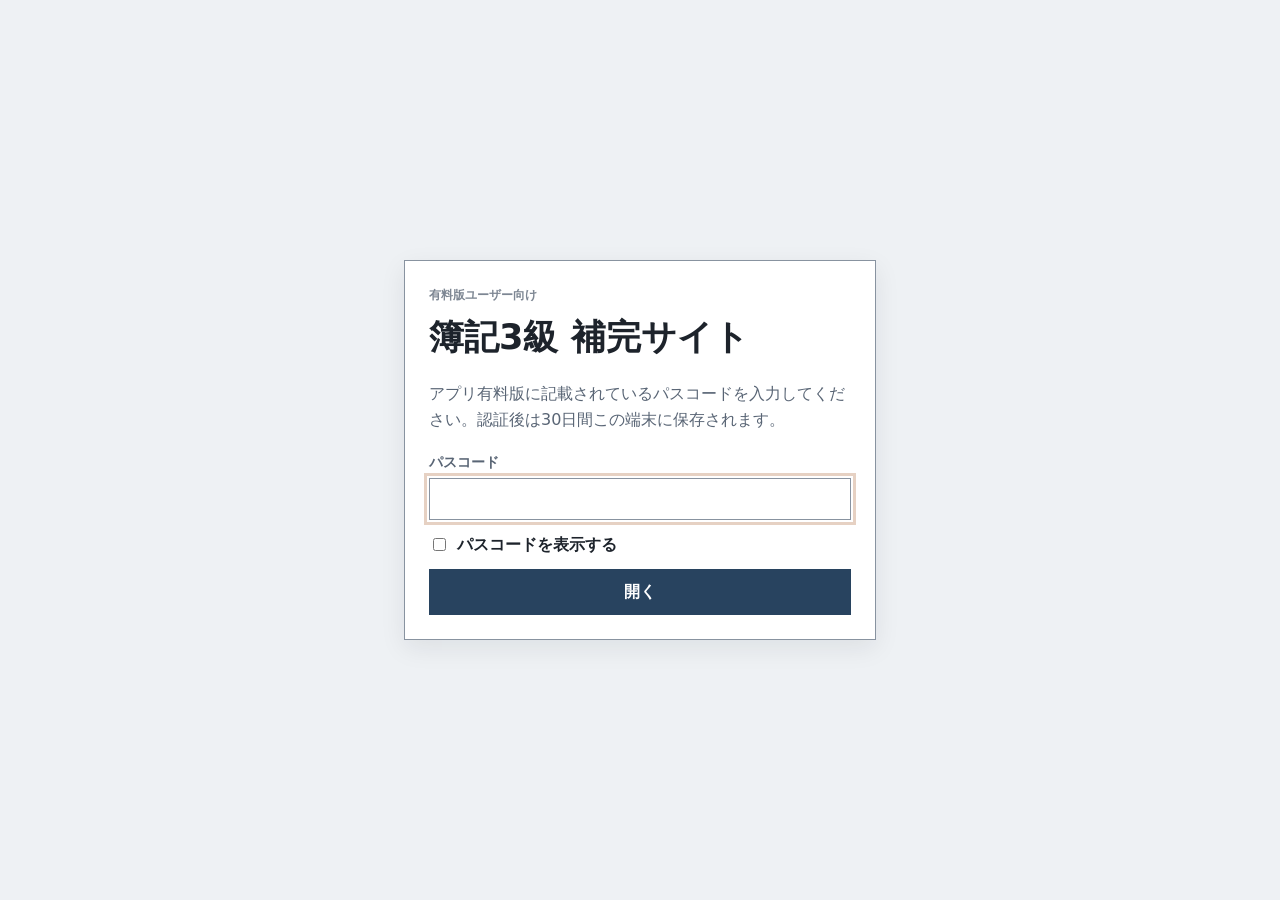
==== index.html @ c171f626 "Align Web index practice order with Android app curriculum. Reorder journal and ledger chapter cards" ====
<!doctype html>
<html lang="ja">
  <head>
    <meta charset="utf-8">
    <meta name="viewport" content="width=device-width, initial-scale=1">
    <title>簿記3級 仕訳・帳簿と決算の仕上げ問題・模擬試験</title>
    <link rel="stylesheet" href="css/style.css?v=20260515-pass-visible">
  </head>
  <body class="auth-pending">
    <header class="site-header">
      <div class="container header-inner">
        <div>
          <p class="eyebrow">日商簿記3級</p>
          <h1>仕訳・帳簿と決算の仕上げ問題・模擬試験</h1>
        </div>
        <span class="header-badge">GitHub Pages対応</span>
      </div>
    </header>

    <main class="container page-main home-layout">
      <section id="journal-practice-section" class="exam-list journal-entry-section home-section" aria-labelledby="journal-entry-title">
        <div class="section-heading home-section-heading">
          <div>
            <h2 id="journal-entry-title">仕訳の仕上げ問題</h2>
            <p>本番形式に近い5行の解答欄で、借方・貸方・金額まで仕訳を確認できます。</p>
          </div>
          <div class="section-jump-group">
            <a class="section-jump-link" href="#chapter-practice-section">帳簿と決算はこちら</a>
            <a class="section-jump-link" href="#mock-exam-section">模擬試験はこちら</a>
          </div>
        </div>

        
        <article class="exam-card">
          <div class="exam-card-main">
            <p class="eyebrow">仕訳</p>
            <h3>現金・預金の仕訳</h3>
            <dl class="meta-grid">
              <div>
                <dt>目安時間</dt>
                <dd>12分</dd>
              </div>
              <div>
                <dt>配点</dt>
                <dd>20点</dd>
              </div>
              <div>
                <dt>難易度</dt>
                <dd>実戦</dd>
              </div>
            </dl>
            <p class="exam-note">現金過不足、普通預金、小口現金、当座借越など、現金・預金まわりの取引を仕訳します。</p>
          </div>
          <div class="exam-card-actions">
            <a class="button primary" href="practice.html?practiceId=journal_cash_deposits_001&restart=1">問題を解く</a>
            <a class="button secondary" href="chapter_result.html?practiceId=journal_cash_deposits_001">前回結果</a>
          </div>
        </article>
        <article class="exam-card">
          <div class="exam-card-main">
            <p class="eyebrow">仕訳</p>
            <h3>商品売買の仕訳</h3>
            <dl class="meta-grid">
              <div>
                <dt>目安時間</dt>
                <dd>20分</dd>
              </div>
              <div>
                <dt>配点</dt>
                <dd>20点</dd>
              </div>
              <div>
                <dt>難易度</dt>
                <dd>実戦</dd>
              </div>
            </dl>
            <p class="exam-note">消費税、内金、返品、諸掛り、クレジット売上を含む商品売買の取引を仕訳します。</p>
          </div>
          <div class="exam-card-actions">
            <a class="button primary" href="practice.html?practiceId=journal_merchandise_sales_001&restart=1">問題を解く</a>
            <a class="button secondary" href="chapter_result.html?practiceId=journal_merchandise_sales_001">前回結果</a>
          </div>
        </article>
        <article class="exam-card">
          <div class="exam-card-main">
            <p class="eyebrow">仕訳</p>
            <h3>債権・債務の仕訳</h3>
            <dl class="meta-grid">
              <div>
                <dt>目安時間</dt>
                <dd>18分</dd>
              </div>
              <div>
                <dt>配点</dt>
                <dd>20点</dd>
              </div>
              <div>
                <dt>難易度</dt>
                <dd>実戦</dd>
              </div>
            </dl>
            <p class="exam-note">売掛金・買掛金、貸付金・借入金、仮払金、貸倒れ、前払・前受を含む取引を仕訳します。</p>
          </div>
          <div class="exam-card-actions">
            <a class="button primary" href="practice.html?practiceId=journal_receivables_payables_001&restart=1">問題を解く</a>
            <a class="button secondary" href="chapter_result.html?practiceId=journal_receivables_payables_001">前回結果</a>
          </div>
        </article>
        <article class="exam-card">
          <div class="exam-card-main">
            <p class="eyebrow">仕訳</p>
            <h3>費用・収益の仕訳</h3>
            <dl class="meta-grid">
              <div>
                <dt>目安時間</dt>
                <dd>18分</dd>
              </div>
              <div>
                <dt>配点</dt>
                <dd>20点</dd>
              </div>
              <div>
                <dt>難易度</dt>
                <dd>実戦</dd>
              </div>
            </dl>
            <p class="exam-note">給料、家賃、保険料、手数料、前払・未払・前受・未収を含む取引を仕訳します。</p>
          </div>
          <div class="exam-card-actions">
            <a class="button primary" href="practice.html?practiceId=journal_expenses_revenues_001&restart=1">問題を解く</a>
            <a class="button secondary" href="chapter_result.html?practiceId=journal_expenses_revenues_001">前回結果</a>
          </div>
        </article>
        <article class="exam-card">
          <div class="exam-card-main">
            <p class="eyebrow">仕訳</p>
            <h3>手形・電子記録債権債務</h3>
            <dl class="meta-grid">
              <div>
                <dt>目安時間</dt>
                <dd>15分</dd>
              </div>
              <div>
                <dt>配点</dt>
                <dd>20点</dd>
              </div>
              <div>
                <dt>難易度</dt>
                <dd>実戦</dd>
              </div>
            </dl>
            <p class="exam-note">約束手形、手形の裏書、電子記録債権・電子記録債務の発生と決済を仕訳します。</p>
          </div>
          <div class="exam-card-actions">
            <a class="button primary" href="practice.html?practiceId=journal_notes_electronic_001&restart=1">問題を解く</a>
            <a class="button secondary" href="chapter_result.html?practiceId=journal_notes_electronic_001">前回結果</a>
          </div>
        </article>
        <article class="exam-card">
          <div class="exam-card-main">
            <p class="eyebrow">仕訳</p>
            <h3>訂正仕訳</h3>
            <dl class="meta-grid">
              <div>
                <dt>目安時間</dt>
                <dd>18分</dd>
              </div>
              <div>
                <dt>配点</dt>
                <dd>20点</dd>
              </div>
              <div>
                <dt>難易度</dt>
                <dd>実戦</dd>
              </div>
            </dl>
            <p class="exam-note">誤記入、金額違い、科目違いを、正しい訂正仕訳で直す練習をします。</p>
          </div>
          <div class="exam-card-actions">
            <a class="button primary" href="practice.html?practiceId=journal_corrections_001&restart=1">問題を解く</a>
            <a class="button secondary" href="chapter_result.html?practiceId=journal_corrections_001">前回結果</a>
          </div>
        </article>
        <article class="exam-card">
          <div class="exam-card-main">
            <p class="eyebrow">仕訳</p>
            <h3>固定資産の仕訳</h3>
            <dl class="meta-grid">
              <div>
                <dt>目安時間</dt>
                <dd>18分</dd>
              </div>
              <div>
                <dt>配点</dt>
                <dd>20点</dd>
              </div>
              <div>
                <dt>難易度</dt>
                <dd>実戦</dd>
              </div>
            </dl>
            <p class="exam-note">固定資産の取得、改良と修繕、減価償却、売却、除却を仕訳します。売却時の減価償却費も計算します。</p>
          </div>
          <div class="exam-card-actions">
            <a class="button primary" href="practice.html?practiceId=journal_fixed_assets_001&restart=1">問題を解く</a>
            <a class="button secondary" href="chapter_result.html?practiceId=journal_fixed_assets_001">前回結果</a>
          </div>
        </article>
        <article class="exam-card">
          <div class="exam-card-main">
            <p class="eyebrow">仕訳</p>
            <h3>証ひょう・資料読み取り仕訳</h3>
            <dl class="meta-grid">
              <div>
                <dt>目安時間</dt>
                <dd>20分</dd>
              </div>
              <div>
                <dt>配点</dt>
                <dd>20点</dd>
              </div>
              <div>
                <dt>難易度</dt>
                <dd>実戦</dd>
              </div>
            </dl>
            <p class="exam-note">請求書、領収書、通帳記録、クレジット売上票、給与明細から必要な情報を読み取って仕訳します。</p>
          </div>
          <div class="exam-card-actions">
            <a class="button primary" href="practice.html?practiceId=journal_source_documents_001&restart=1">問題を解く</a>
            <a class="button secondary" href="chapter_result.html?practiceId=journal_source_documents_001">前回結果</a>
          </div>
        </article>
        <article class="exam-card">
          <div class="exam-card-main">
            <p class="eyebrow">仕訳</p>
            <h3>税金・純資産の仕訳</h3>
            <dl class="meta-grid">
              <div>
                <dt>目安時間</dt>
                <dd>18分</dd>
              </div>
              <div>
                <dt>配点</dt>
                <dd>20点</dd>
              </div>
              <div>
                <dt>難易度</dt>
                <dd>実戦</dd>
              </div>
            </dl>
            <p class="exam-note">租税公課、消費税、法人税等、資本金、配当と利益準備金を仕訳します。</p>
          </div>
          <div class="exam-card-actions">
            <a class="button primary" href="practice.html?practiceId=journal_taxes_equity_001&restart=1">問題を解く</a>
            <a class="button secondary" href="chapter_result.html?practiceId=journal_taxes_equity_001">前回結果</a>
          </div>
        </article>
        <article class="exam-card">
          <div class="exam-card-main">
            <p class="eyebrow">仕訳</p>
            <h3>再振替仕訳</h3>
            <dl class="meta-grid">
              <div>
                <dt>目安時間</dt>
                <dd>15分</dd>
              </div>
              <div>
                <dt>配点</dt>
                <dd>20点</dd>
              </div>
              <div>
                <dt>難易度</dt>
                <dd>実戦</dd>
              </div>
            </dl>
            <p class="exam-note">前払・未払・前受・未収の決算整理後、翌期首に行う再振替仕訳を確認します。</p>
          </div>
          <div class="exam-card-actions">
            <a class="button primary" href="practice.html?practiceId=journal_reversing_entries_001&restart=1">問題を解く</a>
            <a class="button secondary" href="chapter_result.html?practiceId=journal_reversing_entries_001">前回結果</a>
          </div>
        </article>
        <article class="exam-card">
          <div class="exam-card-main">
            <p class="eyebrow">仕訳</p>
            <h3>決算整理仕訳</h3>
            <dl class="meta-grid">
              <div>
                <dt>目安時間</dt>
                <dd>18分</dd>
              </div>
              <div>
                <dt>配点</dt>
                <dd>20点</dd>
              </div>
              <div>
                <dt>難易度</dt>
                <dd>実戦</dd>
              </div>
            </dl>
            <p class="exam-note">期末商品、貸倒引当金、減価償却、経過勘定、貯蔵品を決算整理仕訳で確認します。</p>
          </div>
          <div class="exam-card-actions">
            <a class="button primary" href="practice.html?practiceId=journal_adjustments_001&restart=1">問題を解く</a>
            <a class="button secondary" href="chapter_result.html?practiceId=journal_adjustments_001">前回結果</a>
          </div>
        </article>
        <article class="exam-card">
          <div class="exam-card-main">
            <p class="eyebrow">仕訳</p>
            <h3>決算振替仕訳</h3>
            <dl class="meta-grid">
              <div>
                <dt>目安時間</dt>
                <dd>18分</dd>
              </div>
              <div>
                <dt>配点</dt>
                <dd>20点</dd>
              </div>
              <div>
                <dt>難易度</dt>
                <dd>実戦</dd>
              </div>
            </dl>
            <p class="exam-note">収益・費用を損益へ振り替え、当期純利益または当期純損失を繰越利益剰余金へ振り替えます。</p>
          </div>
          <div class="exam-card-actions">
            <a class="button primary" href="practice.html?practiceId=journal_closing_entries_001&restart=1">問題を解く</a>
            <a class="button secondary" href="chapter_result.html?practiceId=journal_closing_entries_001">前回結果</a>
          </div>
        </article>
      </section>

      <section id="chapter-practice-section" class="exam-list chapter-entry-section home-section" aria-labelledby="chapter-entry-title">
        <div class="section-heading home-section-heading">
          <div>
            <h2 id="chapter-entry-title">帳簿と決算の仕上げ問題</h2>
            <p>模擬試験では大きく扱いにくい帳簿問題を、チャプターごとに1問ずつ解けます。</p>
          </div>
          <div class="section-jump-group">
            <a class="section-jump-link" href="#journal-practice-section">仕訳はこちら</a>
            <a class="section-jump-link" href="#mock-exam-section">模擬試験はこちら</a>
          </div>
        </div>

        
        <article class="exam-card">
          <div class="exam-card-main">
            <p class="eyebrow">帳簿</p>
            <h3>仕訳日記帳</h3>
            <dl class="meta-grid">
              <div>
                <dt>目安時間</dt>
                <dd>12分</dd>
              </div>
              <div>
                <dt>配点</dt>
                <dd>20点</dd>
              </div>
              <div>
                <dt>難易度</dt>
                <dd>標準</dd>
              </div>
            </dl>
            <p class="exam-note">取引を仕訳日記帳に記入し、借方・貸方の合計を確認します。</p>
          </div>
          <div class="exam-card-actions">
            <a class="button primary" href="practice.html?practiceId=journal_book_001&restart=1">問題を解く</a>
            <a class="button secondary" href="chapter_result.html?practiceId=journal_book_001">前回結果</a>
          </div>
        </article>
        <article class="exam-card">
          <div class="exam-card-main">
            <p class="eyebrow">帳簿</p>
            <h3>伝票式会計</h3>
            <dl class="meta-grid">
              <div>
                <dt>目安時間</dt>
                <dd>15分</dd>
              </div>
              <div>
                <dt>配点</dt>
                <dd>20点</dd>
              </div>
              <div>
                <dt>難易度</dt>
                <dd>標準</dd>
              </div>
            </dl>
            <p class="exam-note">入金伝票・出金伝票・振替伝票の様式に、相手科目や金額を記入します。</p>
          </div>
          <div class="exam-card-actions">
            <a class="button primary" href="practice.html?practiceId=voucher_accounting_001&restart=1">問題を解く</a>
            <a class="button secondary" href="chapter_result.html?practiceId=voucher_accounting_001">前回結果</a>
          </div>
        </article>
        <article class="exam-card">
          <div class="exam-card-main">
            <p class="eyebrow">帳簿</p>
            <h3>小口現金出納帳</h3>
            <dl class="meta-grid">
              <div>
                <dt>目安時間</dt>
                <dd>15分</dd>
              </div>
              <div>
                <dt>配点</dt>
                <dd>20点</dd>
              </div>
              <div>
                <dt>難易度</dt>
                <dd>標準</dd>
              </div>
            </dl>
            <p class="exam-note">定額資金前渡制度にもとづき、小口現金の支払内訳、残高、補給額を完成させます。</p>
          </div>
          <div class="exam-card-actions">
            <a class="button primary" href="practice.html?practiceId=petty_cash_book_001&restart=1">問題を解く</a>
            <a class="button secondary" href="chapter_result.html?practiceId=petty_cash_book_001">前回結果</a>
          </div>
        </article>
        <article class="exam-card">
          <div class="exam-card-main">
            <p class="eyebrow">帳簿</p>
            <h3>銀行勘定調整表</h3>
            <dl class="meta-grid">
              <div>
                <dt>目安時間</dt>
                <dd>15分</dd>
              </div>
              <div>
                <dt>配点</dt>
                <dd>20点</dd>
              </div>
              <div>
                <dt>難易度</dt>
                <dd>標準</dd>
              </div>
            </dl>
            <p class="exam-note">当社の普通預金勘定残高と銀行残高証明書残高を調整し、正しい残高を求めます。</p>
          </div>
          <div class="exam-card-actions">
            <a class="button primary" href="practice.html?practiceId=bank_reconciliation_001&restart=1">問題を解く</a>
            <a class="button secondary" href="chapter_result.html?practiceId=bank_reconciliation_001">前回結果</a>
          </div>
        </article>
        <article class="exam-card">
          <div class="exam-card-main">
            <p class="eyebrow">帳簿</p>
            <h3>売掛金元帳</h3>
            <dl class="meta-grid">
              <div>
                <dt>目安時間</dt>
                <dd>10分</dd>
              </div>
              <div>
                <dt>配点</dt>
                <dd>15点</dd>
              </div>
              <div>
                <dt>難易度</dt>
                <dd>標準</dd>
              </div>
            </dl>
            <p class="exam-note">得意先別に売掛金の増減を記録し、月末残高を求めます。</p>
          </div>
          <div class="exam-card-actions">
            <a class="button primary" href="practice.html?practiceId=accounts_receivable_ledger_001&restart=1">問題を解く</a>
            <a class="button secondary" href="chapter_result.html?practiceId=accounts_receivable_ledger_001">前回結果</a>
          </div>
        </article>
        <article class="exam-card">
          <div class="exam-card-main">
            <p class="eyebrow">帳簿</p>
            <h3>買掛金元帳</h3>
            <dl class="meta-grid">
              <div>
                <dt>目安時間</dt>
                <dd>10分</dd>
              </div>
              <div>
                <dt>配点</dt>
                <dd>15点</dd>
              </div>
              <div>
                <dt>難易度</dt>
                <dd>標準</dd>
              </div>
            </dl>
            <p class="exam-note">仕入先別に買掛金の増減を記録し、月末残高を求めます。</p>
          </div>
          <div class="exam-card-actions">
            <a class="button primary" href="practice.html?practiceId=accounts_payable_ledger_001&restart=1">問題を解く</a>
            <a class="button secondary" href="chapter_result.html?practiceId=accounts_payable_ledger_001">前回結果</a>
          </div>
        </article>
        <article class="exam-card">
          <div class="exam-card-main">
            <p class="eyebrow">帳簿</p>
            <h3>売上帳・仕入帳</h3>
            <dl class="meta-grid">
              <div>
                <dt>目安時間</dt>
                <dd>18分</dd>
              </div>
              <div>
                <dt>配点</dt>
                <dd>30点</dd>
              </div>
              <div>
                <dt>難易度</dt>
                <dd>標準</dd>
              </div>
            </dl>
            <p class="exam-note">売上帳と仕入帳に、売上・仕入、返品、値引を記入し、純売上高と純仕入高を求めます。</p>
          </div>
          <div class="exam-card-actions">
            <a class="button primary" href="practice.html?practiceId=sales_purchase_books_001&restart=1">問題を解く</a>
            <a class="button secondary" href="chapter_result.html?practiceId=sales_purchase_books_001">前回結果</a>
          </div>
        </article>
        <article class="exam-card">
          <div class="exam-card-main">
            <p class="eyebrow">帳簿</p>
            <h3>受取手形記入帳・支払手形記入帳</h3>
            <dl class="meta-grid">
              <div>
                <dt>目安時間</dt>
                <dd>18分</dd>
              </div>
              <div>
                <dt>配点</dt>
                <dd>30点</dd>
              </div>
              <div>
                <dt>難易度</dt>
                <dd>標準</dd>
              </div>
            </dl>
            <p class="exam-note">受取手形と支払手形について、相手先、満期日、金額、てん末を記入します。</p>
          </div>
          <div class="exam-card-actions">
            <a class="button primary" href="practice.html?practiceId=notes_books_001&restart=1">問題を解く</a>
            <a class="button secondary" href="chapter_result.html?practiceId=notes_books_001">前回結果</a>
          </div>
        </article>
        <article class="exam-card">
          <div class="exam-card-main">
            <p class="eyebrow">帳簿</p>
            <h3>総勘定元帳</h3>
            <dl class="meta-grid">
              <div>
                <dt>目安時間</dt>
                <dd>15分</dd>
              </div>
              <div>
                <dt>配点</dt>
                <dd>25点</dd>
              </div>
              <div>
                <dt>難易度</dt>
                <dd>標準</dd>
              </div>
            </dl>
            <p class="exam-note">仕訳日記帳の取引を指定勘定へ転記し、月末残高を求めます。</p>
          </div>
          <div class="exam-card-actions">
            <a class="button primary" href="practice.html?practiceId=general_ledger_001&restart=1">問題を解く</a>
            <a class="button secondary" href="chapter_result.html?practiceId=general_ledger_001">前回結果</a>
          </div>
        </article>
        <article class="exam-card">
          <div class="exam-card-main">
            <p class="eyebrow">帳簿</p>
            <h3>商品有高帳（先入先出法）</h3>
            <dl class="meta-grid">
              <div>
                <dt>目安時間</dt>
                <dd>15分</dd>
              </div>
              <div>
                <dt>配点</dt>
                <dd>20点</dd>
              </div>
              <div>
                <dt>難易度</dt>
                <dd>標準</dd>
              </div>
            </dl>
            <p class="exam-note">先入先出法により、商品の受入・払出・残高を記録します。</p>
          </div>
          <div class="exam-card-actions">
            <a class="button primary" href="practice.html?practiceId=merchandise_inventory_ledger_001&restart=1">問題を解く</a>
            <a class="button secondary" href="chapter_result.html?practiceId=merchandise_inventory_ledger_001">前回結果</a>
          </div>
        </article>
        <article class="exam-card">
          <div class="exam-card-main">
            <p class="eyebrow">帳簿</p>
            <h3>商品有高帳（移動平均法）</h3>
            <dl class="meta-grid">
              <div>
                <dt>目安時間</dt>
                <dd>15分</dd>
              </div>
              <div>
                <dt>配点</dt>
                <dd>20点</dd>
              </div>
              <div>
                <dt>難易度</dt>
                <dd>標準</dd>
              </div>
            </dl>
            <p class="exam-note">移動平均法により、仕入後の平均単価と払出金額を計算します。</p>
          </div>
          <div class="exam-card-actions">
            <a class="button primary" href="practice.html?practiceId=moving_average_inventory_ledger_001&restart=1">問題を解く</a>
            <a class="button secondary" href="chapter_result.html?practiceId=moving_average_inventory_ledger_001">前回結果</a>
          </div>
        </article>
        <article class="exam-card">
          <div class="exam-card-main">
            <p class="eyebrow">決算</p>
            <h3>固定資産台帳</h3>
            <dl class="meta-grid">
              <div>
                <dt>目安時間</dt>
                <dd>15分</dd>
              </div>
              <div>
                <dt>配点</dt>
                <dd>20点</dd>
              </div>
              <div>
                <dt>難易度</dt>
                <dd>標準</dd>
              </div>
            </dl>
            <p class="exam-note">定額法で当期減価償却費、期末累計額、期末帳簿価額を求めます。</p>
          </div>
          <div class="exam-card-actions">
            <a class="button primary" href="practice.html?practiceId=fixed_asset_register_001&restart=1">問題を解く</a>
            <a class="button secondary" href="chapter_result.html?practiceId=fixed_asset_register_001">前回結果</a>
          </div>
        </article>
        <article class="exam-card">
          <div class="exam-card-main">
            <p class="eyebrow">帳簿</p>
            <h3>残高試算表</h3>
            <dl class="meta-grid">
              <div>
                <dt>目安時間</dt>
                <dd>15分</dd>
              </div>
              <div>
                <dt>配点</dt>
                <dd>25点</dd>
              </div>
              <div>
                <dt>難易度</dt>
                <dd>標準</dd>
              </div>
            </dl>
            <p class="exam-note">月初残高と月中取引から、各勘定の月末残高を集計します。</p>
          </div>
          <div class="exam-card-actions">
            <a class="button primary" href="practice.html?practiceId=trial_balance_001&restart=1">問題を解く</a>
            <a class="button secondary" href="chapter_result.html?practiceId=trial_balance_001">前回結果</a>
          </div>
        </article>
        <article class="exam-card">
          <div class="exam-card-main">
            <p class="eyebrow">帳簿</p>
            <h3>合計残高試算表</h3>
            <dl class="meta-grid">
              <div>
                <dt>目安時間</dt>
                <dd>20分</dd>
              </div>
              <div>
                <dt>配点</dt>
                <dd>30点</dd>
              </div>
              <div>
                <dt>難易度</dt>
                <dd>実戦</dd>
              </div>
            </dl>
            <p class="exam-note">月初残高と月中取引から、借方・貸方の合計欄と残高欄を完成させます。</p>
          </div>
          <div class="exam-card-actions">
            <a class="button primary" href="practice.html?practiceId=total_trial_balance_001&restart=1">問題を解く</a>
            <a class="button secondary" href="chapter_result.html?practiceId=total_trial_balance_001">前回結果</a>
          </div>
        </article>
        <article class="exam-card">
          <div class="exam-card-main">
            <p class="eyebrow">決算</p>
            <h3>精算表</h3>
            <dl class="meta-grid">
              <div>
                <dt>目安時間</dt>
                <dd>25分</dd>
              </div>
              <div>
                <dt>配点</dt>
                <dd>35点</dd>
              </div>
              <div>
                <dt>難易度</dt>
                <dd>実戦</dd>
              </div>
            </dl>
            <p class="exam-note">決算整理事項を反映し、修正記入・損益計算書・貸借対照表欄を完成させます。</p>
          </div>
          <div class="exam-card-actions">
            <a class="button primary" href="practice.html?practiceId=worksheet_001&restart=1">問題を解く</a>
            <a class="button secondary" href="chapter_result.html?practiceId=worksheet_001">前回結果</a>
          </div>
        </article>
        <article class="exam-card">
          <div class="exam-card-main">
            <p class="eyebrow">決算</p>
            <h3>損益計算書</h3>
            <dl class="meta-grid">
              <div>
                <dt>目安時間</dt>
                <dd>15分</dd>
              </div>
              <div>
                <dt>配点</dt>
                <dd>25点</dd>
              </div>
              <div>
                <dt>難易度</dt>
                <dd>実戦</dd>
              </div>
            </dl>
            <p class="exam-note">整理後の収益・費用から、税引前当期純利益と当期純利益まで求めます。</p>
          </div>
          <div class="exam-card-actions">
            <a class="button primary" href="practice.html?practiceId=income_statement_001&restart=1">問題を解く</a>
            <a class="button secondary" href="chapter_result.html?practiceId=income_statement_001">前回結果</a>
          </div>
        </article>
        <article class="exam-card">
          <div class="exam-card-main">
            <p class="eyebrow">決算</p>
            <h3>貸借対照表</h3>
            <dl class="meta-grid">
              <div>
                <dt>目安時間</dt>
                <dd>15分</dd>
              </div>
              <div>
                <dt>配点</dt>
                <dd>25点</dd>
              </div>
              <div>
                <dt>難易度</dt>
                <dd>実戦</dd>
              </div>
            </dl>
            <p class="exam-note">整理後の資産・負債・純資産を分類し、貸借対照表を完成させます。</p>
          </div>
          <div class="exam-card-actions">
            <a class="button primary" href="practice.html?practiceId=balance_sheet_001&restart=1">問題を解く</a>
            <a class="button secondary" href="chapter_result.html?practiceId=balance_sheet_001">前回結果</a>
          </div>
        </article>
      </section>

      <section id="mock-exam-section" class="exam-list mock-entry-section home-section" aria-labelledby="exam-list-title">
        <div class="section-heading home-section-heading">
          <div>
            <h2 id="exam-list-title">模擬試験</h2>
            <p>第1回から第5回まで、本番ネット試験に近い構成で60分通しの練習ができます。</p>
          </div>
          <div class="section-jump-group">
            <a class="section-jump-link" href="#journal-practice-section">仕訳はこちら</a>
            <a class="section-jump-link" href="#chapter-practice-section">帳簿と決算はこちら</a>
          </div>
        </div>

        <article class="exam-card">
          <div class="exam-card-main">
            <h3>第1回 模擬試験</h3>
            <dl class="meta-grid">
              <div>
                <dt>試験時間</dt>
                <dd>60分</dd>
              </div>
              <div>
                <dt>満点</dt>
                <dd>100点</dd>
              </div>
              <div>
                <dt>合格基準</dt>
                <dd>70点</dd>
              </div>
            </dl>
            <p class="exam-note">第1問 45点、第2問 20点、第3問 35点。途中保存と復元に対応しています。</p>
          </div>
          <div class="exam-card-actions">
            <a class="button primary" href="start.html?examId=mock_001">詳細を見る</a>
            <a class="button secondary" href="result.html?examId=mock_001">前回結果</a>
          </div>
        </article>

        <article class="exam-card">
          <div class="exam-card-main">
            <h3>第2回 模擬試験</h3>
            <dl class="meta-grid">
              <div>
                <dt>試験時間</dt>
                <dd>60分</dd>
              </div>
              <div>
                <dt>満点</dt>
                <dd>100点</dd>
              </div>
              <div>
                <dt>合格基準</dt>
                <dd>70点</dd>
              </div>
            </dl>
            <p class="exam-note">第1問 45点、第2問 20点、第3問 35点。途中保存と復元に対応しています。</p>
          </div>
          <div class="exam-card-actions">
            <a class="button primary" href="start.html?examId=mock_002">詳細を見る</a>
            <a class="button secondary" href="result.html?examId=mock_002">前回結果</a>
          </div>
        </article>

        <article class="exam-card">
          <div class="exam-card-main">
            <h3>第3回 模擬試験</h3>
            <dl class="meta-grid">
              <div>
                <dt>試験時間</dt>
                <dd>60分</dd>
              </div>
              <div>
                <dt>満点</dt>
                <dd>100点</dd>
              </div>
              <div>
                <dt>合格基準</dt>
                <dd>70点</dd>
              </div>
            </dl>
            <p class="exam-note">第1問 45点、第2問 20点、第3問 35点。途中保存と復元に対応しています。</p>
          </div>
          <div class="exam-card-actions">
            <a class="button primary" href="start.html?examId=mock_003">詳細を見る</a>
            <a class="button secondary" href="result.html?examId=mock_003">前回結果</a>
          </div>
        </article>

        <article class="exam-card">
          <div class="exam-card-main">
            <h3>第4回 模擬試験</h3>
            <dl class="meta-grid">
              <div>
                <dt>試験時間</dt>
                <dd>60分</dd>
              </div>
              <div>
                <dt>満点</dt>
                <dd>100点</dd>
              </div>
              <div>
                <dt>合格基準</dt>
                <dd>70点</dd>
              </div>
            </dl>
            <p class="exam-note">第1問 45点、第2問 20点、第3問 35点。途中保存と復元に対応しています。</p>
          </div>
          <div class="exam-card-actions">
            <a class="button primary" href="start.html?examId=mock_004">詳細を見る</a>
            <a class="button secondary" href="result.html?examId=mock_004">前回結果</a>
          </div>
        </article>

        <article class="exam-card">
          <div class="exam-card-main">
            <h3>第5回 模擬試験</h3>
            <dl class="meta-grid">
              <div>
                <dt>試験時間</dt>
                <dd>60分</dd>
              </div>
              <div>
                <dt>満点</dt>
                <dd>100点</dd>
              </div>
              <div>
                <dt>合格基準</dt>
                <dd>70点</dd>
              </div>
            </dl>
            <p class="exam-note">第1問 45点、第2問 20点、第3問 35点。途中保存と復元に対応しています。</p>
          </div>
          <div class="exam-card-actions">
            <a class="button primary" href="start.html?examId=mock_005">詳細を見る</a>
            <a class="button secondary" href="result.html?examId=mock_005">前回結果</a>
          </div>
        </article>
      </section>

    </main>

    <script src="js/common.js?v=20260515-pass-visible"></script>
  </body>
</html>
---- css/style.css ----
:root {
  color-scheme: light;
  --bg: #eef1f4;
  --surface: #ffffff;
  --surface-2: #f7f8fa;
  --line: #c9d0d8;
  --line-strong: #8893a0;
  --text: #1d232b;
  --muted: #596575;
  --primary: #28435f;
  --primary-dark: #182b40;
  --accent: #a45a2a;
  --danger: #a33a35;
  --ok: #24704f;
  --shadow: 0 8px 24px rgba(20, 31, 43, 0.08);
}

* {
  box-sizing: border-box;
}

[hidden] {
  display: none !important;
}

body.auth-pending > :not(.access-gate) {
  display: none !important;
}

body.auth-pending {
  min-height: 100vh;
  display: grid;
  place-items: center;
  background: var(--bg);
}

html {
  font-size: 16px;
  scroll-behavior: smooth;
}

body {
  margin: 0;
  background: var(--bg);
  color: var(--text);
  font-family: system-ui, -apple-system, BlinkMacSystemFont, "Segoe UI", sans-serif;
  line-height: 1.6;
}

a {
  color: inherit;
}

button,
input,
select {
  font: inherit;
}

.container {
  width: min(1080px, calc(100% - 32px));
  margin: 0 auto;
}

.site-header {
  background: var(--primary-dark);
  color: #ffffff;
  border-bottom: 4px solid var(--accent);
}

.site-header.compact {
  position: sticky;
  top: 0;
  z-index: 20;
}

.header-inner {
  display: flex;
  align-items: center;
  justify-content: space-between;
  gap: 16px;
  padding: 24px 0;
}

.site-header h1,
.exam-topbar h1 {
  margin: 0;
  font-size: 1.6rem;
  letter-spacing: 0;
}

.eyebrow {
  margin: 0 0 4px;
  color: inherit;
  font-size: 0.78rem;
  font-weight: 700;
  opacity: 0.78;
}

.header-badge {
  border: 1px solid rgba(255, 255, 255, 0.35);
  padding: 6px 10px;
  font-size: 0.84rem;
}

.page-main {
  padding: 32px 0 48px;
}

.home-layout {
  display: grid;
  grid-template-columns: 1fr;
  gap: 36px;
}

.section-heading {
  margin-bottom: 16px;
}

.section-heading h2 {
  margin: 0 0 4px;
  font-size: 1.3rem;
}

.section-heading p {
  margin: 0;
  color: var(--muted);
}

.exam-card {
  display: grid;
  grid-template-columns: 1fr auto;
  gap: 24px;
  align-items: center;
  background: var(--surface);
  border: 1px solid var(--line);
  box-shadow: var(--shadow);
  padding: 24px;
}

.exam-list + .exam-list {
  margin-top: 28px;
}

.home-layout .exam-card {
  grid-template-columns: minmax(0, 1fr) auto;
  align-items: center;
}

.home-layout .exam-card + .exam-card {
  margin-top: 16px;
}

.home-layout .exam-card-actions {
  justify-content: flex-end;
}

.home-layout .meta-grid {
  grid-template-columns: repeat(3, minmax(0, 1fr));
}

.home-section {
  scroll-margin-top: 24px;
}

.home-section-heading {
  display: flex;
  align-items: flex-start;
  justify-content: space-between;
  gap: 16px;
  border-bottom: 2px solid var(--line);
  padding-bottom: 14px;
}

.section-jump-link {
  flex: 0 0 auto;
  border: 1px solid var(--line-strong);
  background: var(--surface);
  color: var(--primary-dark);
  padding: 7px 12px;
  text-decoration: none;
  font-size: 0.88rem;
  font-weight: 700;
}

.section-jump-group {
  flex: 0 0 auto;
  display: flex;
  gap: 8px;
  flex-wrap: wrap;
  justify-content: flex-end;
}

.exam-card h3 {
  margin: 0 0 16px;
  font-size: 1.35rem;
}

.meta-grid {
  display: grid;
  grid-template-columns: repeat(3, minmax(0, 1fr));
  gap: 12px;
  margin: 0;
}

.meta-grid div {
  background: var(--surface-2);
  border: 1px solid var(--line);
  padding: 10px 12px;
}

.meta-grid dt {
  color: var(--muted);
  font-size: 0.78rem;
}

.meta-grid dd {
  margin: 2px 0 0;
  font-weight: 700;
}

.exam-note {
  margin: 16px 0 0;
  color: var(--muted);
}

.exam-card-actions,
.result-actions,
.modal-actions,
.exam-actions {
  display: flex;
  gap: 10px;
  flex-wrap: wrap;
}

.exam-card-actions {
  justify-content: flex-end;
}

.button {
  display: inline-flex;
  align-items: center;
  justify-content: center;
  min-height: 42px;
  border: 1px solid transparent;
  padding: 9px 16px;
  text-decoration: none;
  font-weight: 700;
  cursor: pointer;
  background: #ffffff;
}

.button:disabled {
  cursor: not-allowed;
  opacity: 0.45;
}

.button.primary {
  background: var(--primary);
  color: #ffffff;
}

.button.secondary {
  border-color: var(--line-strong);
  color: var(--primary-dark);
}

.button.danger {
  background: var(--danger);
  color: #ffffff;
}

.access-gate {
  width: min(100%, 520px);
  padding: 24px;
}

.access-card {
  border: 1px solid var(--line-strong);
  background: #ffffff;
  padding: 24px;
  box-shadow: var(--shadow);
}

.access-card h1 {
  margin: 4px 0 10px;
  font-size: clamp(1.6rem, 5vw, 2.2rem);
}

.access-card p {
  color: var(--muted);
}

.access-form {
  display: grid;
  gap: 12px;
  margin-top: 18px;
}

.access-toggle {
  display: inline-flex;
  align-items: center;
  gap: 8px;
  color: var(--text);
  font-weight: 700;
}

.access-toggle input {
  width: auto;
  min-height: auto;
}

.access-error {
  margin: 0;
  color: var(--danger);
  font-weight: 700;
}

.future-list {
  margin-top: 20px;
  display: grid;
  gap: 8px;
}

.future-list div {
  display: flex;
  justify-content: space-between;
  gap: 12px;
  padding: 12px 14px;
  border: 1px dashed var(--line-strong);
  background: rgba(255, 255, 255, 0.55);
  color: var(--muted);
}

.future-list span {
  font-size: 0.86rem;
}

.chapter-list {
  display: grid;
  gap: 16px;
}

.chapter-card {
  border-left: 6px solid var(--accent);
}

.chapter-practice .start-panel {
  display: grid;
  gap: 16px;
  min-width: 0;
}

.chapter-practice,
.chapter-practice .start-panel > *,
#practice-form,
#practice-answer-area {
  min-width: 0;
  max-width: 100%;
}

.chapter-note {
  border-left: 4px solid var(--accent);
  background: var(--surface-2);
  padding: 12px 14px;
  color: var(--text);
}

.chapter-materials {
  margin: 0;
  padding-left: 1.4rem;
}

.chapter-materials li + li {
  margin-top: 6px;
}

.chapter-actions {
  margin: 6px 0 0;
  border: 1px solid var(--line);
  justify-content: flex-end;
}

.start-panel {
  min-width: 0;
  background: #ffffff;
  border: 1px solid var(--line);
  box-shadow: var(--shadow);
  padding: 24px;
}

.start-breakdown {
  display: grid;
  gap: 10px;
  margin: 18px 0;
}

.start-breakdown article {
  display: grid;
  grid-template-columns: 180px 1fr auto;
  gap: 14px;
  align-items: center;
  border: 1px solid var(--line);
  background: var(--surface-2);
  padding: 12px;
}

.start-breakdown h3,
.start-breakdown p {
  margin: 0;
}

.start-breakdown p {
  color: var(--muted);
}

.start-actions {
  display: flex;
  gap: 10px;
  justify-content: flex-end;
  flex-wrap: wrap;
}

.exam-topbar {
  position: sticky;
  top: 0;
  z-index: 20;
  background: var(--primary-dark);
  color: #ffffff;
  border-bottom: 4px solid var(--accent);
}

.exam-topbar-inner {
  width: min(1280px, calc(100% - 24px));
  margin: 0 auto;
  display: flex;
  justify-content: space-between;
  align-items: center;
  gap: 16px;
  padding: 12px 0;
}

.timer-box {
  min-width: 132px;
  border: 1px solid rgba(255, 255, 255, 0.28);
  padding: 8px 12px;
  text-align: center;
  background: rgba(0, 0, 0, 0.16);
}

.timer-box span {
  display: block;
  font-size: 0.75rem;
  opacity: 0.78;
}

.timer-box strong {
  display: block;
  font-size: 1.45rem;
  line-height: 1.2;
}

.exam-layout {
  width: min(1280px, calc(100% - 24px));
  margin: 18px auto 36px;
  display: grid;
  grid-template-columns: 220px 1fr;
  gap: 16px;
}

.section-nav {
  align-self: start;
  position: sticky;
  top: 92px;
}

.section-tabs {
  display: grid;
  gap: 8px;
}

.section-tab {
  min-height: 48px;
  border: 1px solid var(--line);
  background: var(--surface);
  color: var(--text);
  text-align: left;
  padding: 10px 12px;
  cursor: pointer;
  white-space: pre-line;
  font-weight: 700;
}

.section-tab.active {
  border-color: var(--primary);
  background: var(--primary);
  color: #ffffff;
}

.exam-panel {
  min-width: 0;
  background: var(--surface);
  border: 1px solid var(--line);
  box-shadow: var(--shadow);
  padding: 18px;
}

.status-line {
  border-bottom: 1px solid var(--line);
  color: var(--muted);
  font-weight: 700;
  padding-bottom: 12px;
  margin-bottom: 18px;
}

.section-heading.in-exam {
  border-bottom: 2px solid var(--primary);
  padding-bottom: 10px;
}

.question-card {
  min-width: 0;
  border: 1px solid var(--line);
  background: #ffffff;
  margin: 16px 0;
  padding: 16px;
}

.question-head {
  display: flex;
  justify-content: space-between;
  gap: 12px;
  align-items: center;
  margin-bottom: 8px;
}

.question-head h3 {
  margin: 0;
  font-size: 1rem;
}

.score-chip {
  flex: 0 0 auto;
  border: 1px solid var(--line-strong);
  color: var(--muted);
  padding: 3px 8px;
  font-size: 0.78rem;
}

.question-text {
  margin: 0 0 14px;
}

.journal-grid {
  display: grid;
  grid-template-columns: 1fr 1fr 160px;
  gap: 12px;
}

.field {
  display: grid;
  gap: 5px;
  color: var(--muted);
  font-size: 0.86rem;
  font-weight: 700;
}

select,
input {
  width: 100%;
  min-height: 42px;
  border: 1px solid var(--line-strong);
  background: #ffffff;
  color: var(--text);
  padding: 8px 10px;
}

input:focus,
select:focus,
button:focus-visible,
a:focus-visible {
  outline: 3px solid rgba(164, 90, 42, 0.28);
  outline-offset: 2px;
}

.choice-list {
  display: grid;
  gap: 8px;
}

.choice-item {
  display: flex;
  gap: 10px;
  align-items: center;
  border: 1px solid var(--line);
  padding: 10px 12px;
  cursor: pointer;
}

.choice-item input {
  width: auto;
  min-height: auto;
}

.table-scroll {
  min-width: 0;
  max-width: 100%;
  overflow-x: auto;
  -webkit-overflow-scrolling: touch;
}

.answer-table {
  width: 100%;
  min-width: 560px;
  border-collapse: collapse;
  background: #ffffff;
}

.answer-table th,
.answer-table td {
  border: 1px solid var(--line);
  padding: 9px 10px;
  text-align: left;
  vertical-align: middle;
}

.answer-table thead th {
  background: var(--surface-2);
}

.answer-table tbody th {
  width: 32%;
  font-weight: 700;
}

.exam-actions {
  position: sticky;
  bottom: 0;
  margin: 20px -18px -18px;
  padding: 14px 18px;
  background: rgba(255, 255, 255, 0.96);
  border-top: 1px solid var(--line);
  justify-content: flex-end;
}

.modal-backdrop {
  position: fixed;
  inset: 0;
  z-index: 50;
  display: grid;
  place-items: center;
  background: rgba(14, 23, 33, 0.48);
  padding: 20px;
}

.modal {
  width: min(460px, 100%);
  background: #ffffff;
  border: 1px solid var(--line);
  padding: 24px;
  box-shadow: var(--shadow);
}

.modal h2 {
  margin: 0 0 8px;
}

.modal p {
  margin: 0 0 18px;
  color: var(--muted);
}

.modal-actions {
  justify-content: flex-end;
}

.result-summary {
  width: 100%;
  min-width: 0;
  display: grid;
  grid-template-columns: 1fr 1.2fr;
  gap: 18px;
  align-items: center;
  background: #ffffff;
  border: 1px solid var(--line);
  box-shadow: var(--shadow);
  padding: 24px;
}

.result-summary.passed {
  border-top: 6px solid var(--ok);
}

.result-summary.failed {
  border-top: 6px solid var(--danger);
}

.result-summary h2 {
  margin: 0;
  font-size: 1.7rem;
}

.result-score {
  margin: 6px 0 0;
  font-size: 2.4rem;
  font-weight: 800;
}

.result-score span {
  font-size: 1rem;
  color: var(--muted);
}

.result-actions {
  grid-column: 1 / -1;
}

.result-details {
  width: 100%;
  min-width: 0;
  margin-top: 20px;
  display: grid;
  gap: 16px;
}

.result-section {
  width: 100%;
  min-width: 0;
  background: #ffffff;
  border: 1px solid var(--line);
  box-shadow: var(--shadow);
}

.result-section-head {
  display: flex;
  justify-content: space-between;
  gap: 12px;
  align-items: center;
  padding: 16px;
  border-bottom: 1px solid var(--line);
}

.result-section-head h2 {
  min-width: 0;
  margin: 0;
  font-size: 1.15rem;
}

.result-section-head strong,
.review-item summary strong {
  flex: 0 0 auto;
  white-space: nowrap;
}

.review-item {
  min-width: 0;
  border-bottom: 1px solid var(--line);
}

.review-item:last-child {
  border-bottom: 0;
}

.review-item summary {
  display: flex;
  justify-content: space-between;
  gap: 12px;
  padding: 13px 16px;
  cursor: pointer;
  font-weight: 700;
}

.review-item summary span {
  flex: 1 1 auto;
  min-width: 0;
}

.review-body {
  min-width: 0;
  padding: 0 16px 16px;
  color: var(--muted);
}

.review-body p {
  margin: 8px 0;
}

.related-practice-links {
  margin-top: 14px;
  border-top: 1px solid var(--line);
  padding-top: 12px;
}

.related-practice-actions {
  display: flex;
  flex-wrap: wrap;
  gap: 8px;
}

.related-practice-actions .button {
  min-height: 36px;
  padding: 7px 12px;
  font-size: 0.9rem;
}

.journal-result-block {
  display: grid;
  gap: 6px;
  margin: 10px 0;
}

.journal-result-table {
  width: min(100%, 720px);
  border-collapse: collapse;
  background: #ffffff;
  color: var(--ink);
}

.journal-result-table th,
.journal-result-table td {
  width: 50%;
  border: 1px solid var(--line);
  padding: 8px 10px;
  vertical-align: top;
}

.journal-result-table th {
  background: var(--surface-2);
  text-align: center;
}

.journal-result-table td {
  text-align: left;
}

.journal-result-table td + td {
  border-left: 3px double var(--line-strong);
}

.journal-result-table td span {
  display: inline-block;
}

.journal-result-table td span:first-child {
  min-width: 9em;
  text-align: left;
}

.journal-result-table td span:last-child {
  text-align: right;
}

.ok {
  color: var(--ok);
}

.ng {
  color: var(--danger);
}

.empty-state {
  background: #ffffff;
  border: 1px solid var(--line);
  padding: 24px;
}

.empty-state h2 {
  margin: 0 0 8px;
}

.empty-state p {
  margin: 0 0 16px;
  color: var(--muted);
}

@media (max-width: 760px) {
  .container,
  .exam-topbar-inner,
  .exam-layout {
    width: min(100% - 20px, 100%);
  }

  .home-layout {
    display: grid;
    grid-template-columns: 1fr;
    gap: 28px;
  }

  .home-section-heading {
    display: grid;
    gap: 10px;
  }

  .section-jump-link {
    justify-self: start;
  }

  .header-inner,
  .exam-topbar-inner {
    align-items: flex-start;
  }

  .site-header h1,
  .exam-topbar h1 {
    font-size: 1.2rem;
  }

  .header-badge {
    display: none;
  }

  .exam-card,
  .home-layout .exam-card,
  .start-panel,
  .result-summary {
    grid-template-columns: 1fr;
    padding: 18px;
  }

  .exam-card-main {
    min-width: 0;
  }

  .meta-grid,
  .home-layout .meta-grid {
    grid-template-columns: 1fr;
  }

  .exam-card-actions,
  .home-layout .exam-card-actions,
  .start-actions,
  .result-actions {
    justify-content: stretch;
  }

  .exam-card-actions .button,
  .home-layout .exam-card-actions .button,
  .start-actions .button,
  .result-actions .button,
  .exam-actions .button {
    flex: 1 1 auto;
  }

  .start-breakdown article {
    grid-template-columns: 1fr;
    gap: 6px;
  }

  .exam-layout {
    display: block;
    margin-top: 10px;
  }

  .section-nav {
    position: sticky;
    top: 76px;
    z-index: 15;
    margin-bottom: 10px;
    background: var(--bg);
    padding: 8px 0;
  }

  .section-tabs {
    display: grid;
    grid-template-columns: repeat(3, minmax(0, 1fr));
    gap: 6px;
  }

  .section-tab {
    min-height: 44px;
    text-align: center;
    padding: 8px 6px;
    font-size: 0.82rem;
  }

  .exam-panel {
    padding: 14px;
  }

  .journal-grid {
    grid-template-columns: 1fr;
  }

  .question-card {
    padding: 14px;
  }

  .question-head {
    align-items: flex-start;
  }

  .exam-actions {
    margin: 18px -14px -14px;
    padding: 12px 14px;
  }

  .chapter-actions {
    margin: 6px 0 0;
  }

  .timer-box {
    min-width: 104px;
    padding: 6px 8px;
  }

  .timer-box strong {
    font-size: 1.2rem;
  }

  .answer-table {
    min-width: 500px;
  }
}

@media (max-width: 640px) {
  .home-layout {
    grid-template-columns: 1fr;
    gap: 28px;
  }
}

.source-document {
  min-width: 0;
  max-width: 100%;
  overflow-wrap: anywhere;
  border: 1px solid var(--line-strong);
  background: var(--surface-2);
  margin: 12px 0 16px;
  padding: 14px;
}

.source-document h4 {
  margin: 0 0 8px;
  text-align: center;
  font-size: 1rem;
}

.source-summary,
.source-total,
.source-note {
  margin: 8px 0;
  color: var(--text);
}

.source-summary,
.source-total {
  font-weight: 700;
}

.source-table,
.journal-multi-table {
  width: 100%;
  min-width: 680px;
  border-collapse: collapse;
  background: #ffffff;
}

.source-table th,
.source-table td,
.journal-multi-table th,
.journal-multi-table td {
  border: 1px solid var(--line);
  padding: 8px;
  text-align: left;
  vertical-align: middle;
}

.source-table thead th,
.journal-multi-table thead th {
  background: var(--surface-2);
}

.journal-multi-table select,
.journal-multi-table input {
  min-width: 130px;
}

@media (max-width: 760px) {
  .source-document {
    padding: 12px;
  }

  .source-table {
    min-width: 0;
  }

  .source-table thead {
    display: none;
  }

  .source-table tr {
    display: grid;
    grid-template-columns: 1fr auto;
    gap: 4px 10px;
    border-bottom: 1px solid var(--line);
    padding: 8px 0;
  }

  .source-table th,
  .source-table td {
    border: 0;
    padding: 0;
  }

  .source-table td:nth-child(2),
  .source-table td:nth-child(3) {
    color: var(--muted);
    font-size: 0.86rem;
  }

  .journal-multi-table {
    min-width: 640px;
  }
}

.answer-sheet {
  min-width: 0;
  max-width: 100%;
  border: 1px solid var(--line-strong);
  background: #ffffff;
  margin-top: 14px;
  padding: 14px;
}

.answer-sheet h4,
.account-block h5 {
  margin: 0 0 10px;
  text-align: center;
}

.account-block {
  min-width: 0;
  margin-top: 14px;
}

.t-account-table,
.inventory-sheet-table {
  width: 100%;
  border-collapse: collapse;
  background: #ffffff;
}

.t-account-table th,
.t-account-table td,
.inventory-sheet-table th,
.inventory-sheet-table td {
  border: 1px solid var(--line);
  padding: 8px;
  vertical-align: middle;
}

.t-account-table thead th,
.inventory-sheet-table thead th {
  background: var(--surface-2);
  text-align: center;
}

.t-account-table td:nth-child(2),
.t-account-table td:nth-child(4),
.inventory-sheet-table td:not(:nth-child(2)) {
  text-align: right;
}

.answer-cell {
  background: #fffdf7;
}

.answer-cell input,
.answer-cell select {
  min-height: 36px;
  border-color: var(--accent);
  background: #ffffff;
}

.amount-input,
input[inputmode="numeric"] {
  text-align: right;
}

.inventory-sheet-table {
  min-width: 980px;
  font-size: 0.9rem;
}

.generic-sheet-table {
  min-width: 1120px;
  font-size: 0.86rem;
}

.generic-sheet-table th,
.generic-sheet-table td {
  white-space: nowrap;
}

.generic-sheet-table td:not(:first-child) {
  text-align: right;
}

.compact-sheet-table {
  min-width: 720px;
}

.ledger-table {
  min-width: 640px;
}

.chapter-ledger-table td:first-child {
  width: 80px;
  text-align: center;
}

.chapter-ledger-table td:nth-child(2) {
  width: 160px;
}

.chapter-ledger-table input,
.chapter-inventory-table input {
  min-width: 92px;
}

.static-cell {
  background: #f3f5f7;
}

.miss-list {
  margin: 0;
  padding-left: 1.2rem;
}

.miss-list li + li {
  margin-top: 8px;
}

.ledger-table th:nth-child(2),
.ledger-table td:nth-child(2) {
  text-align: left;
}

.balance-sheet-table th:nth-child(3),
.balance-sheet-table td:nth-child(3) {
  text-align: left;
}

.statements-answer-sheet {
  display: grid;
  gap: 18px;
}

.statement-block h5 {
  margin: 0 0 8px;
  font-size: 1rem;
}

.statement-block {
  min-width: 0;
  max-width: 100%;
}

.statement-table th:first-child,
.statement-table td:first-child {
  min-width: 180px;
}

.statement-account-table th:nth-child(1),
.statement-account-table td:nth-child(1),
.statement-account-table th:nth-child(3),
.statement-account-table td:nth-child(3) {
  text-align: left;
}

.statement-account-table {
  table-layout: fixed;
  min-width: 880px;
}

.statement-account-table th:first-child,
.statement-account-table td:first-child {
  min-width: 0;
  position: static;
  z-index: auto;
}

.statement-account-table thead th:first-child {
  position: static;
  z-index: auto;
}

.statement-account-table th:nth-child(1),
.statement-account-table td:nth-child(1),
.statement-account-table th:nth-child(3),
.statement-account-table td:nth-child(3) {
  width: 34%;
}

.statement-account-table th:nth-child(2),
.statement-account-table td:nth-child(2),
.statement-account-table th:nth-child(4),
.statement-account-table td:nth-child(4) {
  width: 16%;
}

.statement-account-table th:nth-child(2),
.statement-account-table td:nth-child(2) {
  border-right: 3px double var(--line-strong);
}

.statement-section td {
  background: var(--surface-2);
  font-weight: 800;
  text-align: left;
}

.statement-subsection td:first-child {
  font-weight: 800;
}

.statement-subsection td:last-child {
  background: #ffffff;
}

.statement-total td,
.statement-grand-total td {
  border-top: 2px solid var(--line-strong);
  font-weight: 800;
}

.statement-grand-total td {
  border-bottom: 3px double var(--line-strong);
}

.generic-sheet-table td:first-child {
  font-weight: 700;
}

.statement-account-table th,
.statement-account-table td {
  white-space: normal;
}

.statement-account-table th:first-child,
.statement-account-table td:first-child,
.statement-account-table thead th:first-child {
  position: static;
  left: auto;
  z-index: auto;
  min-width: 0;
}

.statement-account-table th:nth-child(1),
.statement-account-table td:nth-child(1),
.statement-account-table th:nth-child(3),
.statement-account-table td:nth-child(3) {
  width: 34%;
}

.statement-account-table th:nth-child(2),
.statement-account-table td:nth-child(2),
.statement-account-table th:nth-child(4),
.statement-account-table td:nth-child(4) {
  width: 16%;
}

.worksheet-table th:nth-child(2),
.worksheet-table td:nth-child(2),
.worksheet-table th:nth-child(4),
.worksheet-table td:nth-child(4),
.worksheet-table th:nth-child(6),
.worksheet-table td:nth-child(6),
.worksheet-table th:nth-child(8),
.worksheet-table td:nth-child(8) {
  border-left: 3px double var(--line-strong);
}

.worksheet-table th:nth-child(1),
.worksheet-table td:nth-child(1) {
  border-right: 3px double var(--line-strong);
}

.worksheet-table th:nth-child(3),
.worksheet-table td:nth-child(3),
.worksheet-table th:nth-child(5),
.worksheet-table td:nth-child(5),
.worksheet-table th:nth-child(7),
.worksheet-table td:nth-child(7) {
  border-right: 2px solid var(--line-strong);
}

.chapter-worksheet-table {
  table-layout: fixed;
  min-width: 1120px;
  font-size: 0.86rem;
}

.chapter-worksheet-table th,
.chapter-worksheet-table td {
  padding: 7px 8px;
}

.chapter-worksheet-table th:first-child,
.chapter-worksheet-table td:first-child {
  width: 170px;
  white-space: normal;
  text-align: left;
}

.chapter-worksheet-table .answer-cell input {
  min-width: 0;
  padding: 6px 7px;
}

.inventory-summary-fields {
  display: grid;
  grid-template-columns: repeat(2, minmax(0, 1fr));
  gap: 14px;
  margin-top: 14px;
}

.inventory-summary-fields strong {
  display: block;
  min-height: 42px;
  border: 1px solid var(--line-strong);
  background: var(--surface-2);
  padding: 8px 10px;
  color: var(--text);
}

@media (max-width: 760px) {
  .answer-sheet {
    padding: 10px;
  }

  .statement-account-table {
    min-width: 720px;
    font-size: 0.8rem;
  }

  .statement-account-table th,
  .statement-account-table td {
    padding: 7px 6px;
  }

  .statement-account-table .answer-cell input {
    min-width: 0;
    padding: 6px;
  }

  .t-account-table {
    min-width: 620px;
  }

  .inventory-summary-fields {
    grid-template-columns: 1fr;
  }
}

.trial-balance-sheet-table {
  width: 100%;
  min-width: 720px;
  border-collapse: collapse;
  background: #ffffff;
}

.trial-balance-sheet-table th,
.trial-balance-sheet-table td {
  border: 1px solid var(--line);
  padding: 7px 9px;
  vertical-align: middle;
}

.trial-balance-sheet-table thead th {
  background: var(--surface-2);
  text-align: center;
}

.trial-balance-sheet-table td:nth-child(1),
.trial-balance-sheet-table td:nth-child(3) {
  width: 28%;
  text-align: right;
}

.trial-balance-sheet-table td:nth-child(2) {
  width: 44%;
  text-align: center;
  font-weight: 700;
}

.trial-balance-sheet-table .answer-cell input {
  text-align: right;
}

@media (max-width: 760px) {
  .trial-balance-sheet-table {
    min-width: 680px;
  }
}

.t-account-table {
  table-layout: fixed;
}

.t-account-table th:nth-child(1),
.t-account-table td:nth-child(1),
.t-account-table th:nth-child(3),
.t-account-table td:nth-child(3) {
  width: 34%;
}

.t-account-table th:nth-child(2),
.t-account-table td:nth-child(2),
.t-account-table th:nth-child(4),
.t-account-table td:nth-child(4) {
  width: 16%;
}

.structured-review {
  min-width: 0;
  display: grid;
  gap: 14px;
  margin-top: 12px;
}

.result-answer-sheet {
  max-width: 100%;
}

.result-answer-sheet h4 {
  color: var(--text);
}

.result-answer-sheet .result-ok {
  color: var(--ok);
}

.result-answer-sheet .result-ng {
  color: var(--danger);
  font-weight: 700;
}

.result-hint {
  margin: 0 0 12px;
  color: var(--muted);
}

.result-ok-cell {
  color: var(--text);
}

.result-ng-cell {
  color: var(--danger);
  background: #fff2f0;
  font-weight: 800;
}

.result-summary-fields {
  display: grid;
  gap: 8px;
  margin-top: 12px;
}

.result-summary-fields p {
  margin: 0;
  border: 1px solid var(--line);
  padding: 9px 10px;
}

.result-answer-sheet .answer-cell {
  background: #fffaf4;
}

.result-answer-sheet td.answer-cell {
  text-align: right;
}

.result-answer-sheet .account-name-cell,
.result-answer-sheet td.account-name-cell,
.result-answer-sheet .journal-multi-table td.account-name-cell,
.result-answer-sheet .answer-table td.account-name-cell,
.result-answer-sheet .generic-sheet-table td.account-name-cell,
.result-answer-sheet .trial-balance-sheet-table td.account-name-cell,
.answer-table td.account-name-cell {
  text-align: left;
}

.result-answer-sheet .t-account-table td:nth-child(1),
.result-answer-sheet .t-account-table td:nth-child(3) {
  text-align: left;
}
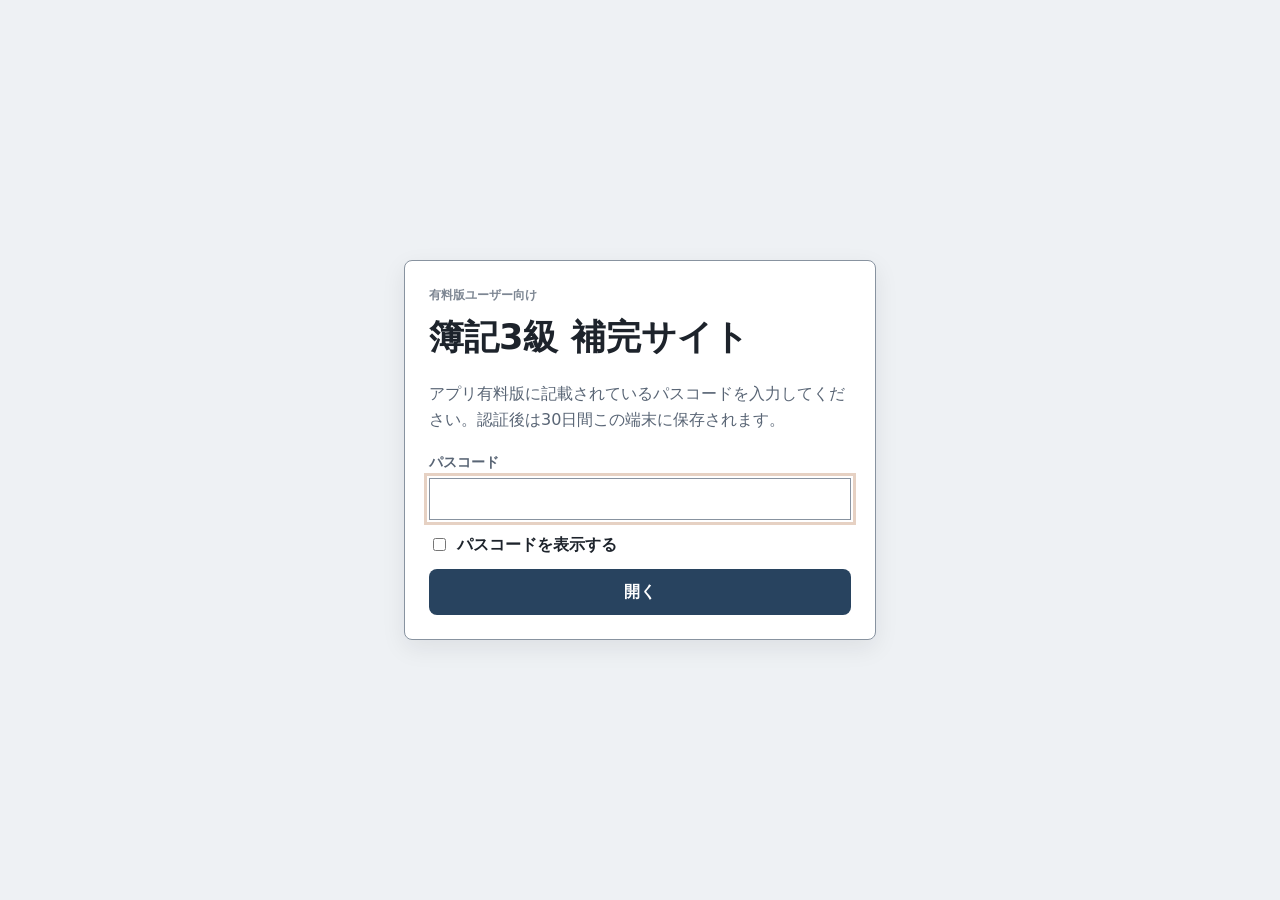
==== commit 6ea61fba: "Refine chapter practice scoring and layouts" ====
--- a/index.html
+++ b/index.html
@@ -3,35 +3,38 @@
   <head>
     <meta charset="utf-8">
     <meta name="viewport" content="width=device-width, initial-scale=1">
-    <title>簿記3級 仕訳・帳簿と決算の仕上げ問題・模擬試験</title>
-    <link rel="stylesheet" href="css/style.css?v=20260515-pass-visible">
+    <title>簿記3級 仕訳・帳簿・決算の仕上げ問題・模擬試験</title>
+    <link rel="stylesheet" href="css/style.css?v=20260522-section-split">
   </head>
   <body class="auth-pending">
     <header class="site-header">
       <div class="container header-inner">
-        <div>
-          <p class="eyebrow">日商簿記3級</p>
-          <h1>仕訳・帳簿と決算の仕上げ問題・模擬試験</h1>
+        <div class="header-title-group">
+          <img class="header-app-icon" src="assets/boki3q_Android_icon.png" alt="" width="56" height="56">
+          <div>
+            <p class="eyebrow">日商簿記3級</p>
+            <h1>仕訳・帳簿・決算の仕上げ問題・模擬試験</h1>
+          </div>
         </div>
         <span class="header-badge">GitHub Pages対応</span>
       </div>
     </header>
 
     <main class="container page-main home-layout">
-      <section id="journal-practice-section" class="exam-list journal-entry-section home-section" aria-labelledby="journal-entry-title">
+      <section id="journal-practice-section" class="exam-list home-section" aria-labelledby="journal-entry-title">
         <div class="section-heading home-section-heading">
           <div>
-            <h2 id="journal-entry-title">仕訳の仕上げ問題</h2>
-            <p>本番形式に近い5行の解答欄で、借方・貸方・金額まで仕訳を確認できます。</p>
+            <h2 id="journal-entry-title" class="section-title"><span class="section-title-icon journal" aria-hidden="true"><svg viewBox="0 0 24 24" focusable="false"><path d="M4 20h5l10-10-5-5L4 15v5Z"></path><path d="M13 6l5 5"></path></svg></span><span>仕訳の仕上げ問題</span></h2>
+            <p>第1問対策として、取引を読み取り借方・貸方・金額まで仕訳を確認できます。</p>
           </div>
           <div class="section-jump-group">
-            <a class="section-jump-link" href="#chapter-practice-section">帳簿と決算はこちら</a>
+            <a class="section-jump-link" href="#ledger-practice-section">帳簿はこちら</a>
+            <a class="section-jump-link" href="#closing-practice-section">決算はこちら</a>
             <a class="section-jump-link" href="#mock-exam-section">模擬試験はこちら</a>
           </div>
         </div>
 
-        
-        <article class="exam-card">
+<article class="exam-card">
           <div class="exam-card-main">
             <p class="eyebrow">仕訳</p>
             <h3>現金・預金の仕訳</h3>
@@ -42,11 +45,11 @@
               </div>
               <div>
                 <dt>配点</dt>
-                <dd>20点</dd>
-              </div>
-              <div>
-                <dt>難易度</dt>
-                <dd>実戦</dd>
+                <dd>100点</dd>
+              </div>
+              <div>
+                <dt>難易度</dt>
+                <dd>標準</dd>
               </div>
             </dl>
             <p class="exam-note">現金過不足、普通預金、小口現金、当座借越など、現金・預金まわりの取引を仕訳します。</p>
@@ -56,7 +59,7 @@
             <a class="button secondary" href="chapter_result.html?practiceId=journal_cash_deposits_001">前回結果</a>
           </div>
         </article>
-        <article class="exam-card">
+<article class="exam-card">
           <div class="exam-card-main">
             <p class="eyebrow">仕訳</p>
             <h3>商品売買の仕訳</h3>
@@ -67,7 +70,7 @@
               </div>
               <div>
                 <dt>配点</dt>
-                <dd>20点</dd>
+                <dd>100点</dd>
               </div>
               <div>
                 <dt>難易度</dt>
@@ -81,7 +84,7 @@
             <a class="button secondary" href="chapter_result.html?practiceId=journal_merchandise_sales_001">前回結果</a>
           </div>
         </article>
-        <article class="exam-card">
+<article class="exam-card">
           <div class="exam-card-main">
             <p class="eyebrow">仕訳</p>
             <h3>債権・債務の仕訳</h3>
@@ -92,7 +95,7 @@
               </div>
               <div>
                 <dt>配点</dt>
-                <dd>20点</dd>
+                <dd>100点</dd>
               </div>
               <div>
                 <dt>難易度</dt>
@@ -106,7 +109,7 @@
             <a class="button secondary" href="chapter_result.html?practiceId=journal_receivables_payables_001">前回結果</a>
           </div>
         </article>
-        <article class="exam-card">
+<article class="exam-card">
           <div class="exam-card-main">
             <p class="eyebrow">仕訳</p>
             <h3>費用・収益の仕訳</h3>
@@ -117,7 +120,7 @@
               </div>
               <div>
                 <dt>配点</dt>
-                <dd>20点</dd>
+                <dd>100点</dd>
               </div>
               <div>
                 <dt>難易度</dt>
@@ -131,7 +134,7 @@
             <a class="button secondary" href="chapter_result.html?practiceId=journal_expenses_revenues_001">前回結果</a>
           </div>
         </article>
-        <article class="exam-card">
+<article class="exam-card">
           <div class="exam-card-main">
             <p class="eyebrow">仕訳</p>
             <h3>手形・電子記録債権債務</h3>
@@ -142,11 +145,11 @@
               </div>
               <div>
                 <dt>配点</dt>
-                <dd>20点</dd>
-              </div>
-              <div>
-                <dt>難易度</dt>
-                <dd>実戦</dd>
+                <dd>100点</dd>
+              </div>
+              <div>
+                <dt>難易度</dt>
+                <dd>標準</dd>
               </div>
             </dl>
             <p class="exam-note">約束手形、手形の裏書、電子記録債権・電子記録債務の発生と決済を仕訳します。</p>
@@ -156,7 +159,7 @@
             <a class="button secondary" href="chapter_result.html?practiceId=journal_notes_electronic_001">前回結果</a>
           </div>
         </article>
-        <article class="exam-card">
+<article class="exam-card">
           <div class="exam-card-main">
             <p class="eyebrow">仕訳</p>
             <h3>訂正仕訳</h3>
@@ -167,7 +170,7 @@
               </div>
               <div>
                 <dt>配点</dt>
-                <dd>20点</dd>
+                <dd>100点</dd>
               </div>
               <div>
                 <dt>難易度</dt>
@@ -181,7 +184,7 @@
             <a class="button secondary" href="chapter_result.html?practiceId=journal_corrections_001">前回結果</a>
           </div>
         </article>
-        <article class="exam-card">
+<article class="exam-card">
           <div class="exam-card-main">
             <p class="eyebrow">仕訳</p>
             <h3>固定資産の仕訳</h3>
@@ -192,7 +195,7 @@
               </div>
               <div>
                 <dt>配点</dt>
-                <dd>20点</dd>
+                <dd>100点</dd>
               </div>
               <div>
                 <dt>難易度</dt>
@@ -206,7 +209,7 @@
             <a class="button secondary" href="chapter_result.html?practiceId=journal_fixed_assets_001">前回結果</a>
           </div>
         </article>
-        <article class="exam-card">
+<article class="exam-card">
           <div class="exam-card-main">
             <p class="eyebrow">仕訳</p>
             <h3>証ひょう・資料読み取り仕訳</h3>
@@ -217,7 +220,7 @@
               </div>
               <div>
                 <dt>配点</dt>
-                <dd>20点</dd>
+                <dd>100点</dd>
               </div>
               <div>
                 <dt>難易度</dt>
@@ -231,7 +234,32 @@
             <a class="button secondary" href="chapter_result.html?practiceId=journal_source_documents_001">前回結果</a>
           </div>
         </article>
-        <article class="exam-card">
+<article class="exam-card">
+          <div class="exam-card-main">
+            <p class="eyebrow">仕訳</p>
+            <h3>証ひょう・資料読み取り仕訳 第2セット</h3>
+            <dl class="meta-grid">
+              <div>
+                <dt>目安時間</dt>
+                <dd>20分</dd>
+              </div>
+              <div>
+                <dt>配点</dt>
+                <dd>100点</dd>
+              </div>
+              <div>
+                <dt>難易度</dt>
+                <dd>実戦</dd>
+              </div>
+            </dl>
+            <p class="exam-note">納品書、領収書、通帳明細、売上請求書などから必要な情報を読み取り、仕訳します。</p>
+          </div>
+          <div class="exam-card-actions">
+            <a class="button primary" href="practice.html?practiceId=journal_source_documents_002&restart=1">問題を解く</a>
+            <a class="button secondary" href="chapter_result.html?practiceId=journal_source_documents_002">前回結果</a>
+          </div>
+        </article>
+<article class="exam-card">
           <div class="exam-card-main">
             <p class="eyebrow">仕訳</p>
             <h3>税金・純資産の仕訳</h3>
@@ -242,7 +270,7 @@
               </div>
               <div>
                 <dt>配点</dt>
-                <dd>20点</dd>
+                <dd>100点</dd>
               </div>
               <div>
                 <dt>難易度</dt>
@@ -256,7 +284,7 @@
             <a class="button secondary" href="chapter_result.html?practiceId=journal_taxes_equity_001">前回結果</a>
           </div>
         </article>
-        <article class="exam-card">
+<article class="exam-card">
           <div class="exam-card-main">
             <p class="eyebrow">仕訳</p>
             <h3>再振替仕訳</h3>
@@ -267,11 +295,11 @@
               </div>
               <div>
                 <dt>配点</dt>
-                <dd>20点</dd>
-              </div>
-              <div>
-                <dt>難易度</dt>
-                <dd>実戦</dd>
+                <dd>100点</dd>
+              </div>
+              <div>
+                <dt>難易度</dt>
+                <dd>標準</dd>
               </div>
             </dl>
             <p class="exam-note">前払・未払・前受・未収の決算整理後、翌期首に行う再振替仕訳を確認します。</p>
@@ -281,7 +309,7 @@
             <a class="button secondary" href="chapter_result.html?practiceId=journal_reversing_entries_001">前回結果</a>
           </div>
         </article>
-        <article class="exam-card">
+<article class="exam-card">
           <div class="exam-card-main">
             <p class="eyebrow">仕訳</p>
             <h3>決算整理仕訳</h3>
@@ -292,7 +320,7 @@
               </div>
               <div>
                 <dt>配点</dt>
-                <dd>20点</dd>
+                <dd>100点</dd>
               </div>
               <div>
                 <dt>難易度</dt>
@@ -306,7 +334,7 @@
             <a class="button secondary" href="chapter_result.html?practiceId=journal_adjustments_001">前回結果</a>
           </div>
         </article>
-        <article class="exam-card">
+<article class="exam-card">
           <div class="exam-card-main">
             <p class="eyebrow">仕訳</p>
             <h3>決算振替仕訳</h3>
@@ -317,7 +345,7 @@
               </div>
               <div>
                 <dt>配点</dt>
-                <dd>20点</dd>
+                <dd>100点</dd>
               </div>
               <div>
                 <dt>難易度</dt>
@@ -333,20 +361,20 @@
         </article>
       </section>
 
-      <section id="chapter-practice-section" class="exam-list chapter-entry-section home-section" aria-labelledby="chapter-entry-title">
+      <section id="ledger-practice-section" class="exam-list home-section" aria-labelledby="ledger-entry-title">
         <div class="section-heading home-section-heading">
           <div>
-            <h2 id="chapter-entry-title">帳簿と決算の仕上げ問題</h2>
-            <p>模擬試験では大きく扱いにくい帳簿問題を、チャプターごとに1問ずつ解けます。</p>
+            <h2 id="ledger-entry-title" class="section-title"><span class="section-title-icon ledger" aria-hidden="true"><svg viewBox="0 0 24 24" focusable="false"><path d="M5 4h10a4 4 0 0 1 4 4v12H9a4 4 0 0 0-4-4V4Z"></path><path d="M5 16a4 4 0 0 1 4-4h10"></path></svg></span><span>帳簿の仕上げ問題</span></h2>
+            <p>第2問対策として、補助簿・固定資産台帳・勘定記入をチャプターごとに練習できます。</p>
           </div>
           <div class="section-jump-group">
             <a class="section-jump-link" href="#journal-practice-section">仕訳はこちら</a>
+            <a class="section-jump-link" href="#closing-practice-section">決算はこちら</a>
             <a class="section-jump-link" href="#mock-exam-section">模擬試験はこちら</a>
           </div>
         </div>
 
-        
-        <article class="exam-card">
+<article class="exam-card">
           <div class="exam-card-main">
             <p class="eyebrow">帳簿</p>
             <h3>仕訳日記帳</h3>
@@ -357,7 +385,7 @@
               </div>
               <div>
                 <dt>配点</dt>
-                <dd>20点</dd>
+                <dd>100点</dd>
               </div>
               <div>
                 <dt>難易度</dt>
@@ -371,7 +399,7 @@
             <a class="button secondary" href="chapter_result.html?practiceId=journal_book_001">前回結果</a>
           </div>
         </article>
-        <article class="exam-card">
+<article class="exam-card">
           <div class="exam-card-main">
             <p class="eyebrow">帳簿</p>
             <h3>伝票式会計</h3>
@@ -382,7 +410,7 @@
               </div>
               <div>
                 <dt>配点</dt>
-                <dd>20点</dd>
+                <dd>100点</dd>
               </div>
               <div>
                 <dt>難易度</dt>
@@ -396,7 +424,57 @@
             <a class="button secondary" href="chapter_result.html?practiceId=voucher_accounting_001">前回結果</a>
           </div>
         </article>
-        <article class="exam-card">
+<article class="exam-card">
+          <div class="exam-card-main">
+            <p class="eyebrow">帳簿</p>
+            <h3>現金出納帳</h3>
+            <dl class="meta-grid">
+              <div>
+                <dt>目安時間</dt>
+                <dd>12分</dd>
+              </div>
+              <div>
+                <dt>配点</dt>
+                <dd>100点</dd>
+              </div>
+              <div>
+                <dt>難易度</dt>
+                <dd>標準</dd>
+              </div>
+            </dl>
+            <p class="exam-note">現金の収入・支出を日付順に記入し、残高を求めます。</p>
+          </div>
+          <div class="exam-card-actions">
+            <a class="button primary" href="practice.html?practiceId=cash_book_001&restart=1">問題を解く</a>
+            <a class="button secondary" href="chapter_result.html?practiceId=cash_book_001">前回結果</a>
+          </div>
+        </article>
+<article class="exam-card">
+          <div class="exam-card-main">
+            <p class="eyebrow">帳簿</p>
+            <h3>当座預金出納帳</h3>
+            <dl class="meta-grid">
+              <div>
+                <dt>目安時間</dt>
+                <dd>12分</dd>
+              </div>
+              <div>
+                <dt>配点</dt>
+                <dd>100点</dd>
+              </div>
+              <div>
+                <dt>難易度</dt>
+                <dd>標準</dd>
+              </div>
+            </dl>
+            <p class="exam-note">当座預金の預入・小切手振出・入金を記入し、残高を求めます。</p>
+          </div>
+          <div class="exam-card-actions">
+            <a class="button primary" href="practice.html?practiceId=checking_account_book_001&restart=1">問題を解く</a>
+            <a class="button secondary" href="chapter_result.html?practiceId=checking_account_book_001">前回結果</a>
+          </div>
+        </article>
+<article class="exam-card">
           <div class="exam-card-main">
             <p class="eyebrow">帳簿</p>
             <h3>小口現金出納帳</h3>
@@ -407,7 +485,7 @@
               </div>
               <div>
                 <dt>配点</dt>
-                <dd>20点</dd>
+                <dd>100点</dd>
               </div>
               <div>
                 <dt>難易度</dt>
@@ -421,7 +499,7 @@
             <a class="button secondary" href="chapter_result.html?practiceId=petty_cash_book_001">前回結果</a>
           </div>
         </article>
-        <article class="exam-card">
+<article class="exam-card">
           <div class="exam-card-main">
             <p class="eyebrow">帳簿</p>
             <h3>銀行勘定調整表</h3>
@@ -432,7 +510,7 @@
               </div>
               <div>
                 <dt>配点</dt>
-                <dd>20点</dd>
+                <dd>100点</dd>
               </div>
               <div>
                 <dt>難易度</dt>
@@ -446,7 +524,7 @@
             <a class="button secondary" href="chapter_result.html?practiceId=bank_reconciliation_001">前回結果</a>
           </div>
         </article>
-        <article class="exam-card">
+<article class="exam-card">
           <div class="exam-card-main">
             <p class="eyebrow">帳簿</p>
             <h3>売掛金元帳</h3>
@@ -457,7 +535,7 @@
               </div>
               <div>
                 <dt>配点</dt>
-                <dd>15点</dd>
+                <dd>100点</dd>
               </div>
               <div>
                 <dt>難易度</dt>
@@ -471,7 +549,7 @@
             <a class="button secondary" href="chapter_result.html?practiceId=accounts_receivable_ledger_001">前回結果</a>
           </div>
         </article>
-        <article class="exam-card">
+<article class="exam-card">
           <div class="exam-card-main">
             <p class="eyebrow">帳簿</p>
             <h3>買掛金元帳</h3>
@@ -482,7 +560,7 @@
               </div>
               <div>
                 <dt>配点</dt>
-                <dd>15点</dd>
+                <dd>100点</dd>
               </div>
               <div>
                 <dt>難易度</dt>
@@ -496,7 +574,7 @@
             <a class="button secondary" href="chapter_result.html?practiceId=accounts_payable_ledger_001">前回結果</a>
           </div>
         </article>
-        <article class="exam-card">
+<article class="exam-card">
           <div class="exam-card-main">
             <p class="eyebrow">帳簿</p>
             <h3>売上帳・仕入帳</h3>
@@ -507,11 +585,11 @@
               </div>
               <div>
                 <dt>配点</dt>
-                <dd>30点</dd>
-              </div>
-              <div>
-                <dt>難易度</dt>
-                <dd>標準</dd>
+                <dd>100点</dd>
+              </div>
+              <div>
+                <dt>難易度</dt>
+                <dd>実戦</dd>
               </div>
             </dl>
             <p class="exam-note">売上帳と仕入帳に、売上・仕入、返品、値引を記入し、純売上高と純仕入高を求めます。</p>
@@ -521,7 +599,7 @@
             <a class="button secondary" href="chapter_result.html?practiceId=sales_purchase_books_001">前回結果</a>
           </div>
         </article>
-        <article class="exam-card">
+<article class="exam-card">
           <div class="exam-card-main">
             <p class="eyebrow">帳簿</p>
             <h3>受取手形記入帳・支払手形記入帳</h3>
@@ -532,11 +610,11 @@
               </div>
               <div>
                 <dt>配点</dt>
-                <dd>30点</dd>
-              </div>
-              <div>
-                <dt>難易度</dt>
-                <dd>標準</dd>
+                <dd>100点</dd>
+              </div>
+              <div>
+                <dt>難易度</dt>
+                <dd>実戦</dd>
               </div>
             </dl>
             <p class="exam-note">受取手形と支払手形について、相手先、満期日、金額、てん末を記入します。</p>
@@ -546,7 +624,7 @@
             <a class="button secondary" href="chapter_result.html?practiceId=notes_books_001">前回結果</a>
           </div>
         </article>
-        <article class="exam-card">
+<article class="exam-card">
           <div class="exam-card-main">
             <p class="eyebrow">帳簿</p>
             <h3>総勘定元帳</h3>
@@ -557,11 +635,11 @@
               </div>
               <div>
                 <dt>配点</dt>
-                <dd>25点</dd>
-              </div>
-              <div>
-                <dt>難易度</dt>
-                <dd>標準</dd>
+                <dd>100点</dd>
+              </div>
+              <div>
+                <dt>難易度</dt>
+                <dd>実戦</dd>
               </div>
             </dl>
             <p class="exam-note">仕訳日記帳の取引を指定勘定へ転記し、月末残高を求めます。</p>
@@ -571,7 +649,7 @@
             <a class="button secondary" href="chapter_result.html?practiceId=general_ledger_001">前回結果</a>
           </div>
         </article>
-        <article class="exam-card">
+<article class="exam-card">
           <div class="exam-card-main">
             <p class="eyebrow">帳簿</p>
             <h3>商品有高帳（先入先出法）</h3>
@@ -582,11 +660,11 @@
               </div>
               <div>
                 <dt>配点</dt>
-                <dd>20点</dd>
-              </div>
-              <div>
-                <dt>難易度</dt>
-                <dd>標準</dd>
+                <dd>100点</dd>
+              </div>
+              <div>
+                <dt>難易度</dt>
+                <dd>実戦</dd>
               </div>
             </dl>
             <p class="exam-note">先入先出法により、商品の受入・払出・残高を記録します。</p>
@@ -596,7 +674,7 @@
             <a class="button secondary" href="chapter_result.html?practiceId=merchandise_inventory_ledger_001">前回結果</a>
           </div>
         </article>
-        <article class="exam-card">
+<article class="exam-card">
           <div class="exam-card-main">
             <p class="eyebrow">帳簿</p>
             <h3>商品有高帳（移動平均法）</h3>
@@ -607,11 +685,11 @@
               </div>
               <div>
                 <dt>配点</dt>
-                <dd>20点</dd>
-              </div>
-              <div>
-                <dt>難易度</dt>
-                <dd>標準</dd>
+                <dd>100点</dd>
+              </div>
+              <div>
+                <dt>難易度</dt>
+                <dd>実戦</dd>
               </div>
             </dl>
             <p class="exam-note">移動平均法により、仕入後の平均単価と払出金額を計算します。</p>
@@ -621,9 +699,9 @@
             <a class="button secondary" href="chapter_result.html?practiceId=moving_average_inventory_ledger_001">前回結果</a>
           </div>
         </article>
-        <article class="exam-card">
-          <div class="exam-card-main">
-            <p class="eyebrow">決算</p>
+<article class="exam-card">
+          <div class="exam-card-main">
+            <p class="eyebrow">帳簿</p>
             <h3>固定資産台帳</h3>
             <dl class="meta-grid">
               <div>
@@ -632,7 +710,7 @@
               </div>
               <div>
                 <dt>配点</dt>
-                <dd>20点</dd>
+                <dd>100点</dd>
               </div>
               <div>
                 <dt>難易度</dt>
@@ -646,9 +724,74 @@
             <a class="button secondary" href="chapter_result.html?practiceId=fixed_asset_register_001">前回結果</a>
           </div>
         </article>
-        <article class="exam-card">
-          <div class="exam-card-main">
-            <p class="eyebrow">帳簿</p>
+<article class="exam-card">
+          <div class="exam-card-main">
+            <p class="eyebrow">帳簿</p>
+            <h3>語句記入</h3>
+            <dl class="meta-grid">
+              <div>
+                <dt>目安時間</dt>
+                <dd>10分</dd>
+              </div>
+              <div>
+                <dt>配点</dt>
+                <dd>100点</dd>
+              </div>
+              <div>
+                <dt>難易度</dt>
+                <dd>標準</dd>
+              </div>
+            </dl>
+            <p class="exam-note">帳簿・試算表・決算書類に関する空欄へ、適切な語句を選んで入れます。</p>
+          </div>
+          <div class="exam-card-actions">
+            <a class="button primary" href="practice.html?practiceId=term_fill_001&restart=1">問題を解く</a>
+            <a class="button secondary" href="chapter_result.html?practiceId=term_fill_001">前回結果</a>
+          </div>
+        </article>
+<article class="exam-card">
+          <div class="exam-card-main">
+            <p class="eyebrow">帳簿</p>
+            <h3>勘定記入</h3>
+            <dl class="meta-grid">
+              <div>
+                <dt>目安時間</dt>
+                <dd>12分</dd>
+              </div>
+              <div>
+                <dt>配点</dt>
+                <dd>100点</dd>
+              </div>
+              <div>
+                <dt>難易度</dt>
+                <dd>標準</dd>
+              </div>
+            </dl>
+            <p class="exam-note">収益・費用を損益勘定へ振り替え、当期純利益を繰越利益剰余金勘定へ記入します。</p>
+          </div>
+          <div class="exam-card-actions">
+            <a class="button primary" href="practice.html?practiceId=account_entry_001&restart=1">問題を解く</a>
+            <a class="button secondary" href="chapter_result.html?practiceId=account_entry_001">前回結果</a>
+          </div>
+        </article>
+      </section>
+
+      <section id="closing-practice-section" class="exam-list home-section" aria-labelledby="closing-entry-title">
+        <div class="section-heading home-section-heading">
+          <div>
+            <h2 id="closing-entry-title" class="section-title"><span class="section-title-icon closing" aria-hidden="true"><svg viewBox="0 0 24 24" focusable="false"><path d="M4 19h16"></path><path d="M7 16v-5"></path><path d="M12 16V6"></path><path d="M17 16v-8"></path></svg></span><span>決算の仕上げ問題</span></h2>
+            <p>第3問対策として、試算表から精算表・財務諸表まで確認できます。</p>
+          </div>
+          <div class="section-jump-group">
+            <a class="section-jump-link" href="#journal-practice-section">仕訳はこちら</a>
+            <a class="section-jump-link" href="#ledger-practice-section">帳簿はこちら</a>
+            <a class="section-jump-link" href="#mock-exam-section">模擬試験はこちら</a>
+          </div>
+        </div>
+
+<article class="exam-card">
+          <div class="exam-card-main">
+            <p class="eyebrow">決算</p>
             <h3>残高試算表</h3>
             <dl class="meta-grid">
               <div>
@@ -657,7 +800,7 @@
               </div>
               <div>
                 <dt>配点</dt>
-                <dd>25点</dd>
+                <dd>100点</dd>
               </div>
               <div>
                 <dt>難易度</dt>
@@ -671,10 +814,10 @@
             <a class="button secondary" href="chapter_result.html?practiceId=trial_balance_001">前回結果</a>
           </div>
         </article>
-        <article class="exam-card">
-          <div class="exam-card-main">
-            <p class="eyebrow">帳簿</p>
-            <h3>合計残高試算表</h3>
+<article class="exam-card">
+          <div class="exam-card-main">
+            <p class="eyebrow">決算</p>
+            <h3>合計試算表</h3>
             <dl class="meta-grid">
               <div>
                 <dt>目安時間</dt>
@@ -682,7 +825,7 @@
               </div>
               <div>
                 <dt>配点</dt>
-                <dd>30点</dd>
+                <dd>100点</dd>
               </div>
               <div>
                 <dt>難易度</dt>
@@ -696,7 +839,7 @@
             <a class="button secondary" href="chapter_result.html?practiceId=total_trial_balance_001">前回結果</a>
           </div>
         </article>
-        <article class="exam-card">
+<article class="exam-card">
           <div class="exam-card-main">
             <p class="eyebrow">決算</p>
             <h3>精算表</h3>
@@ -707,7 +850,7 @@
               </div>
               <div>
                 <dt>配点</dt>
-                <dd>35点</dd>
+                <dd>100点</dd>
               </div>
               <div>
                 <dt>難易度</dt>
@@ -721,7 +864,7 @@
             <a class="button secondary" href="chapter_result.html?practiceId=worksheet_001">前回結果</a>
           </div>
         </article>
-        <article class="exam-card">
+<article class="exam-card">
           <div class="exam-card-main">
             <p class="eyebrow">決算</p>
             <h3>損益計算書</h3>
@@ -732,11 +875,11 @@
               </div>
               <div>
                 <dt>配点</dt>
-                <dd>25点</dd>
-              </div>
-              <div>
-                <dt>難易度</dt>
-                <dd>実戦</dd>
+                <dd>100点</dd>
+              </div>
+              <div>
+                <dt>難易度</dt>
+                <dd>標準</dd>
               </div>
             </dl>
             <p class="exam-note">整理後の収益・費用から、税引前当期純利益と当期純利益まで求めます。</p>
@@ -746,7 +889,7 @@
             <a class="button secondary" href="chapter_result.html?practiceId=income_statement_001">前回結果</a>
           </div>
         </article>
-        <article class="exam-card">
+<article class="exam-card">
           <div class="exam-card-main">
             <p class="eyebrow">決算</p>
             <h3>貸借対照表</h3>
@@ -757,11 +900,11 @@
               </div>
               <div>
                 <dt>配点</dt>
-                <dd>25点</dd>
-              </div>
-              <div>
-                <dt>難易度</dt>
-                <dd>実戦</dd>
+                <dd>100点</dd>
+              </div>
+              <div>
+                <dt>難易度</dt>
+                <dd>標準</dd>
               </div>
             </dl>
             <p class="exam-note">整理後の資産・負債・純資産を分類し、貸借対照表を完成させます。</p>
@@ -776,16 +919,17 @@
       <section id="mock-exam-section" class="exam-list mock-entry-section home-section" aria-labelledby="exam-list-title">
         <div class="section-heading home-section-heading">
           <div>
-            <h2 id="exam-list-title">模擬試験</h2>
+            <h2 id="exam-list-title" class="section-title"><span class="section-title-icon mock" aria-hidden="true"><svg viewBox="0 0 24 24" focusable="false"><path d="M12 3l2.4 5 5.5.8-4 3.9.9 5.5L12 15.6 7.2 18.2l.9-5.5-4-3.9 5.5-.8L12 3Z"></path></svg></span><span>模擬試験</span></h2>
             <p>第1回から第5回まで、本番ネット試験に近い構成で60分通しの練習ができます。</p>
           </div>
           <div class="section-jump-group">
             <a class="section-jump-link" href="#journal-practice-section">仕訳はこちら</a>
-            <a class="section-jump-link" href="#chapter-practice-section">帳簿と決算はこちら</a>
+            <a class="section-jump-link" href="#ledger-practice-section">帳簿はこちら</a>
+            <a class="section-jump-link" href="#closing-practice-section">決算はこちら</a>
           </div>
         </div>
 
-        <article class="exam-card">
+<article class="exam-card">
           <div class="exam-card-main">
             <h3>第1回 模擬試験</h3>
             <dl class="meta-grid">
@@ -810,7 +954,7 @@
           </div>
         </article>
 
-        <article class="exam-card">
+<article class="exam-card">
           <div class="exam-card-main">
             <h3>第2回 模擬試験</h3>
             <dl class="meta-grid">
@@ -835,7 +979,7 @@
           </div>
         </article>
 
-        <article class="exam-card">
+<article class="exam-card">
           <div class="exam-card-main">
             <h3>第3回 模擬試験</h3>
             <dl class="meta-grid">
@@ -860,7 +1004,7 @@
           </div>
         </article>
 
-        <article class="exam-card">
+<article class="exam-card">
           <div class="exam-card-main">
             <h3>第4回 模擬試験</h3>
             <dl class="meta-grid">
@@ -885,7 +1029,7 @@
           </div>
         </article>
 
-        <article class="exam-card">
+<article class="exam-card">
           <div class="exam-card-main">
             <h3>第5回 模擬試験</h3>
             <dl class="meta-grid">
@@ -909,6 +1053,7 @@
             <a class="button secondary" href="result.html?examId=mock_005">前回結果</a>
           </div>
         </article>
+
       </section>
 
     </main>
--- a/css/style.css
+++ b/css/style.css
@@ -82,6 +82,20 @@
   padding: 24px 0;
 }
 
+.header-title-group {
+  display: flex;
+  align-items: center;
+  gap: 14px;
+  min-width: 0;
+}
+
+.header-app-icon {
+  width: 56px;
+  height: 56px;
+  flex: 0 0 auto;
+  border-radius: 12px;
+}
+
 .site-header h1,
 .exam-topbar h1 {
   margin: 0;
@@ -99,6 +113,7 @@
 
 .header-badge {
   border: 1px solid rgba(255, 255, 255, 0.35);
+  border-radius: 8px;
   padding: 6px 10px;
   font-size: 0.84rem;
 }
@@ -120,6 +135,50 @@
 .section-heading h2 {
   margin: 0 0 4px;
   font-size: 1.3rem;
+}
+
+.section-title {
+  display: inline-flex;
+  align-items: center;
+  gap: 10px;
+}
+
+.section-title-icon {
+  width: 34px;
+  height: 34px;
+  flex: 0 0 auto;
+  display: inline-grid;
+  place-items: center;
+  border: 1px solid var(--line-strong);
+  border-radius: 8px;
+  background: var(--surface);
+  color: var(--primary-dark);
+}
+
+.section-title-icon svg {
+  width: 20px;
+  height: 20px;
+  fill: none;
+  stroke: currentColor;
+  stroke-width: 2;
+  stroke-linecap: round;
+  stroke-linejoin: round;
+}
+
+.section-title-icon.journal {
+  color: var(--accent);
+}
+
+.section-title-icon.ledger {
+  color: var(--primary-dark);
+}
+
+.section-title-icon.closing {
+  color: var(--ok);
+}
+
+.section-title-icon.mock {
+  color: #6f4f9f;
 }
 
 .section-heading p {
@@ -134,6 +193,7 @@
   align-items: center;
   background: var(--surface);
   border: 1px solid var(--line);
+  border-radius: 8px;
   box-shadow: var(--shadow);
   padding: 24px;
 }
@@ -175,6 +235,7 @@
 .section-jump-link {
   flex: 0 0 auto;
   border: 1px solid var(--line-strong);
+  border-radius: 8px;
   background: var(--surface);
   color: var(--primary-dark);
   padding: 7px 12px;
@@ -206,6 +267,7 @@
 .meta-grid div {
   background: var(--surface-2);
   border: 1px solid var(--line);
+  border-radius: 8px;
   padding: 10px 12px;
 }
 
@@ -243,6 +305,7 @@
   justify-content: center;
   min-height: 42px;
   border: 1px solid transparent;
+  border-radius: 8px;
   padding: 9px 16px;
   text-decoration: none;
   font-weight: 700;
@@ -277,6 +340,7 @@
 
 .access-card {
   border: 1px solid var(--line-strong);
+  border-radius: 8px;
   background: #ffffff;
   padding: 24px;
   box-shadow: var(--shadow);
@@ -633,6 +697,15 @@
   font-weight: 700;
 }
 
+.answer-table .table-group-row th,
+.generic-sheet-table .table-group-row th {
+  width: auto;
+  background: #e7edf3;
+  color: var(--primary-dark);
+  text-align: left;
+  font-weight: 800;
+}
+
 .exam-actions {
   position: sticky;
   bottom: 0;
@@ -804,6 +877,8 @@
 }
 
 .journal-result-block {
+  min-width: 0;
+  max-width: 100%;
   display: grid;
   gap: 6px;
   margin: 10px 0;
@@ -811,6 +886,7 @@
 
 .journal-result-table {
   width: min(100%, 720px);
+  table-layout: fixed;
   border-collapse: collapse;
   background: #ffffff;
   color: var(--ink);
@@ -903,6 +979,16 @@
   .site-header h1,
   .exam-topbar h1 {
     font-size: 1.2rem;
+  }
+
+  .header-title-group {
+    gap: 10px;
+  }
+
+  .header-app-icon {
+    width: 44px;
+    height: 44px;
+    border-radius: 10px;
   }
 
   .header-badge {
@@ -1266,6 +1352,7 @@
 .statement-account-table th:nth-child(3),
 .statement-account-table td:nth-child(3) {
   text-align: left;
+  font-weight: 700;
 }
 
 .statement-account-table {
@@ -1408,6 +1495,92 @@
   padding: 6px 7px;
 }
 
+.worksheet-practice-table {
+  min-width: 1060px;
+}
+
+.worksheet-practice-table th {
+  line-height: 1.2;
+  text-align: center;
+  white-space: pre-line;
+}
+
+.worksheet-practice-table th:first-child,
+.worksheet-practice-table td:first-child {
+  width: 135px;
+}
+
+.worksheet-practice-table th:nth-child(2),
+.worksheet-practice-table td:nth-child(2),
+.worksheet-practice-table th:nth-child(3),
+.worksheet-practice-table td:nth-child(3) {
+  width: 92px;
+}
+
+.fixed-asset-register-table {
+  table-layout: fixed;
+  min-width: 980px;
+  font-size: 0.82rem;
+}
+
+.fixed-asset-register-table th,
+.fixed-asset-register-table td {
+  border-left: 1px solid var(--line);
+  border-right: 1px solid var(--line);
+  line-height: 1.25;
+  padding: 7px 6px;
+  white-space: normal;
+}
+
+.fixed-asset-register-table th:nth-child(1),
+.fixed-asset-register-table td:nth-child(1) {
+  width: 64px;
+  text-align: center;
+}
+
+.fixed-asset-register-table th:nth-child(2),
+.fixed-asset-register-table td:nth-child(2) {
+  width: 82px;
+  text-align: center;
+}
+
+.fixed-asset-register-table th:nth-child(3),
+.fixed-asset-register-table td:nth-child(3) {
+  width: 88px;
+}
+
+.fixed-asset-register-table th:nth-child(4),
+.fixed-asset-register-table td:nth-child(4) {
+  width: 62px;
+  text-align: center;
+}
+
+.fixed-asset-register-table th:nth-child(5),
+.fixed-asset-register-table td:nth-child(5) {
+  width: 122px;
+  border-left: 3px double var(--line-strong);
+}
+
+.fixed-asset-register-table th:nth-child(8),
+.fixed-asset-register-table td:nth-child(8) {
+  width: 122px;
+}
+
+.fixed-asset-register-table th:nth-child(6),
+.fixed-asset-register-table td:nth-child(6),
+.fixed-asset-register-table th:nth-child(7),
+.fixed-asset-register-table td:nth-child(7),
+.fixed-asset-register-table th:nth-child(9),
+.fixed-asset-register-table td:nth-child(9) {
+  width: 104px;
+}
+
+.fixed-asset-register-table .answer-cell input {
+  width: 100%;
+  min-width: 0;
+  padding: 6px;
+}
+
 .inventory-summary-fields {
   display: grid;
   grid-template-columns: repeat(2, minmax(0, 1fr));
@@ -1585,3 +1758,133 @@
 .result-answer-sheet .t-account-table td:nth-child(3) {
   text-align: left;
 }
+
+.journal-answer-pair {
+  min-width: 0;
+  max-width: 100%;
+  display: grid;
+  gap: 12px;
+  margin-top: 12px;
+}
+
+.journal-answer-pair > div {
+  min-width: 0;
+  max-width: 100%;
+}
+
+.journal-answer-pair p {
+  margin: 0 0 6px;
+}
+
+.result-explanation {
+  margin: 12px 0 0;
+}
+
+@media (max-width: 760px) {
+  .result-answer-sheet .journal-multi-table {
+    min-width: 0;
+    table-layout: fixed;
+    font-size: 0.82rem;
+  }
+
+  .result-answer-sheet .journal-multi-table th,
+  .result-answer-sheet .journal-multi-table td {
+    padding: 6px 4px;
+    overflow-wrap: anywhere;
+    word-break: break-word;
+  }
+
+  .journal-result-table th,
+  .journal-result-table td {
+    padding: 6px 5px;
+    overflow-wrap: anywhere;
+    word-break: break-word;
+  }
+
+  .journal-result-table td span {
+    display: block;
+  }
+
+  .journal-result-table td span:first-child {
+    min-width: 0;
+  }
+}
+
+.amount-keypad {
+  position: fixed;
+  inset: auto 0 0;
+  z-index: 80;
+  display: none;
+  padding: 10px 12px calc(10px + env(safe-area-inset-bottom));
+  background: rgba(255, 255, 255, 0.96);
+  border-top: 1px solid var(--line-strong);
+  box-shadow: 0 -12px 28px rgba(43, 33, 25, 0.16);
+}
+
+.amount-keypad__panel {
+  width: min(480px, 100%);
+  margin: 0 auto;
+  display: grid;
+  gap: 8px;
+}
+
+.amount-keypad__display {
+  min-height: 44px;
+  padding: 8px 12px;
+  border: 1px solid var(--line-strong);
+  background: var(--surface-2);
+  color: var(--text);
+  font-size: 1.35rem;
+  font-weight: 800;
+  text-align: right;
+}
+
+.amount-keypad__keys {
+  display: grid;
+  grid-template-columns: repeat(3, 1fr);
+  gap: 8px;
+}
+
+.amount-keypad__keys--calc {
+  grid-template-columns: repeat(4, 1fr);
+}
+
+.amount-keypad__keys button {
+  min-height: 48px;
+  border: 1px solid var(--line-strong);
+  background: #ffffff;
+  color: var(--text);
+  font-size: 1.12rem;
+  font-weight: 800;
+}
+
+.amount-keypad__keys--calc [data-amount-op],
+.amount-keypad__keys--calc [data-amount-action="backspace"],
+.amount-keypad__keys--calc [data-amount-action="clear"],
+.amount-keypad__keys--calc [data-amount-action="equals"] {
+  background: var(--surface-2);
+}
+
+.amount-keypad__keys--calc [data-amount-action="equals"] {
+  font-size: 1.28rem;
+}
+
+.amount-keypad__done {
+  grid-column: span 2;
+  background: var(--accent) !important;
+  color: #ffffff !important;
+}
+
+.amount-keypad__keys--calc .amount-keypad__done {
+  grid-column: span 2;
+}
+
+.amount-keypad-open {
+  padding-bottom: 320px;
+}
+
+@media (max-width: 760px), (pointer: coarse) {
+  .amount-keypad:not([hidden]) {
+    display: block;
+  }
+}
